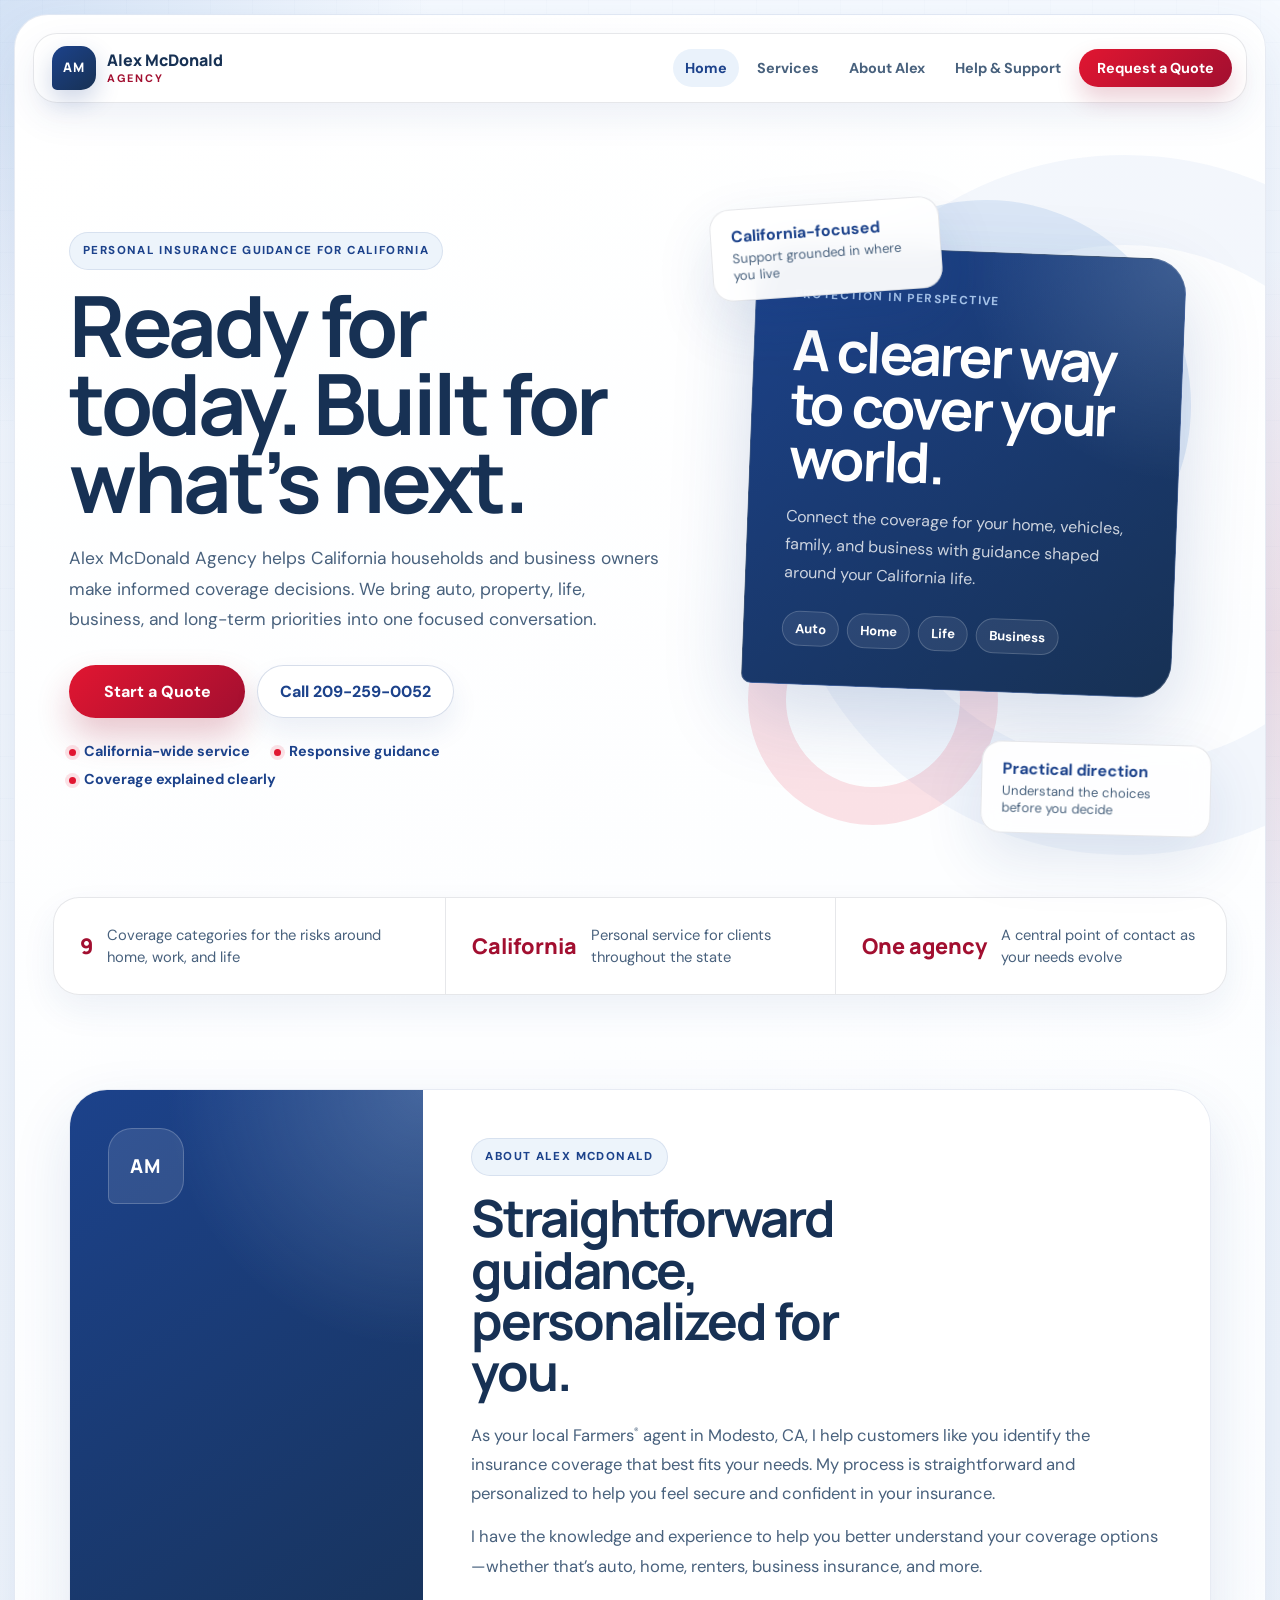
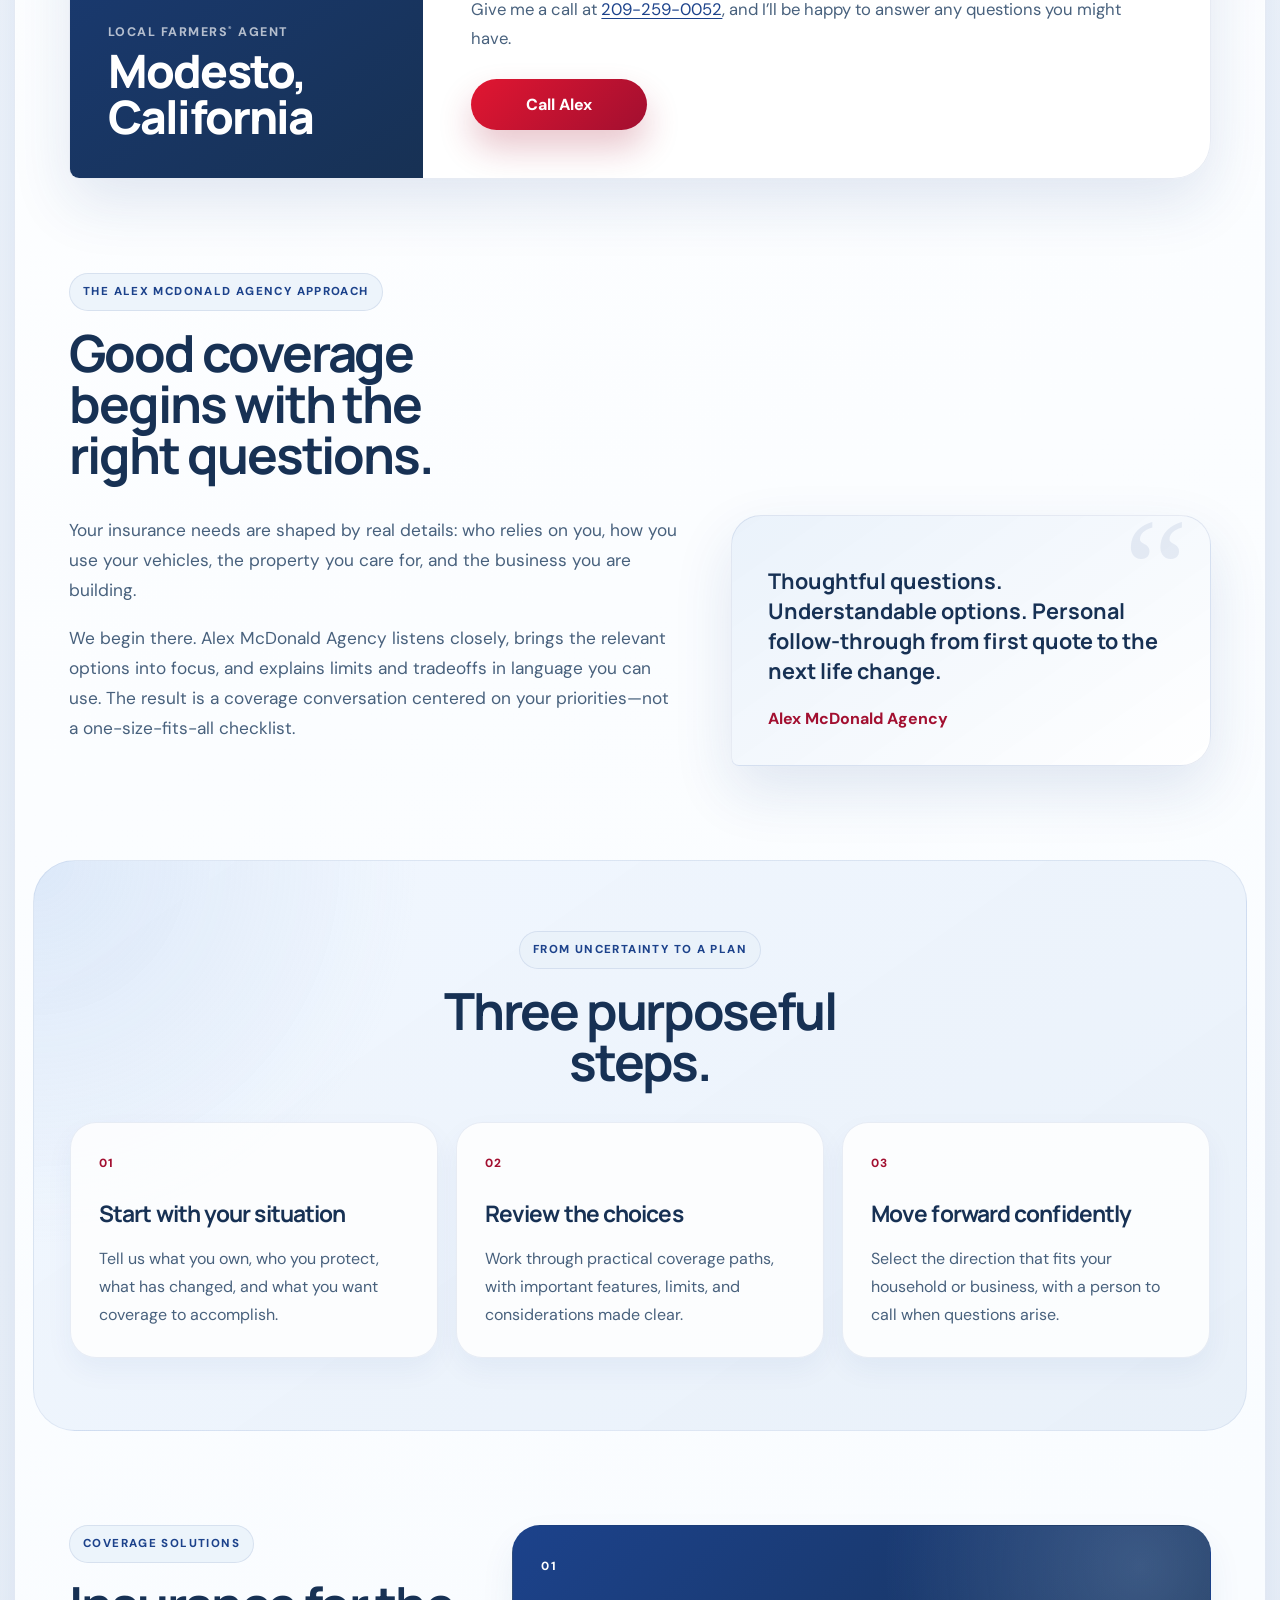
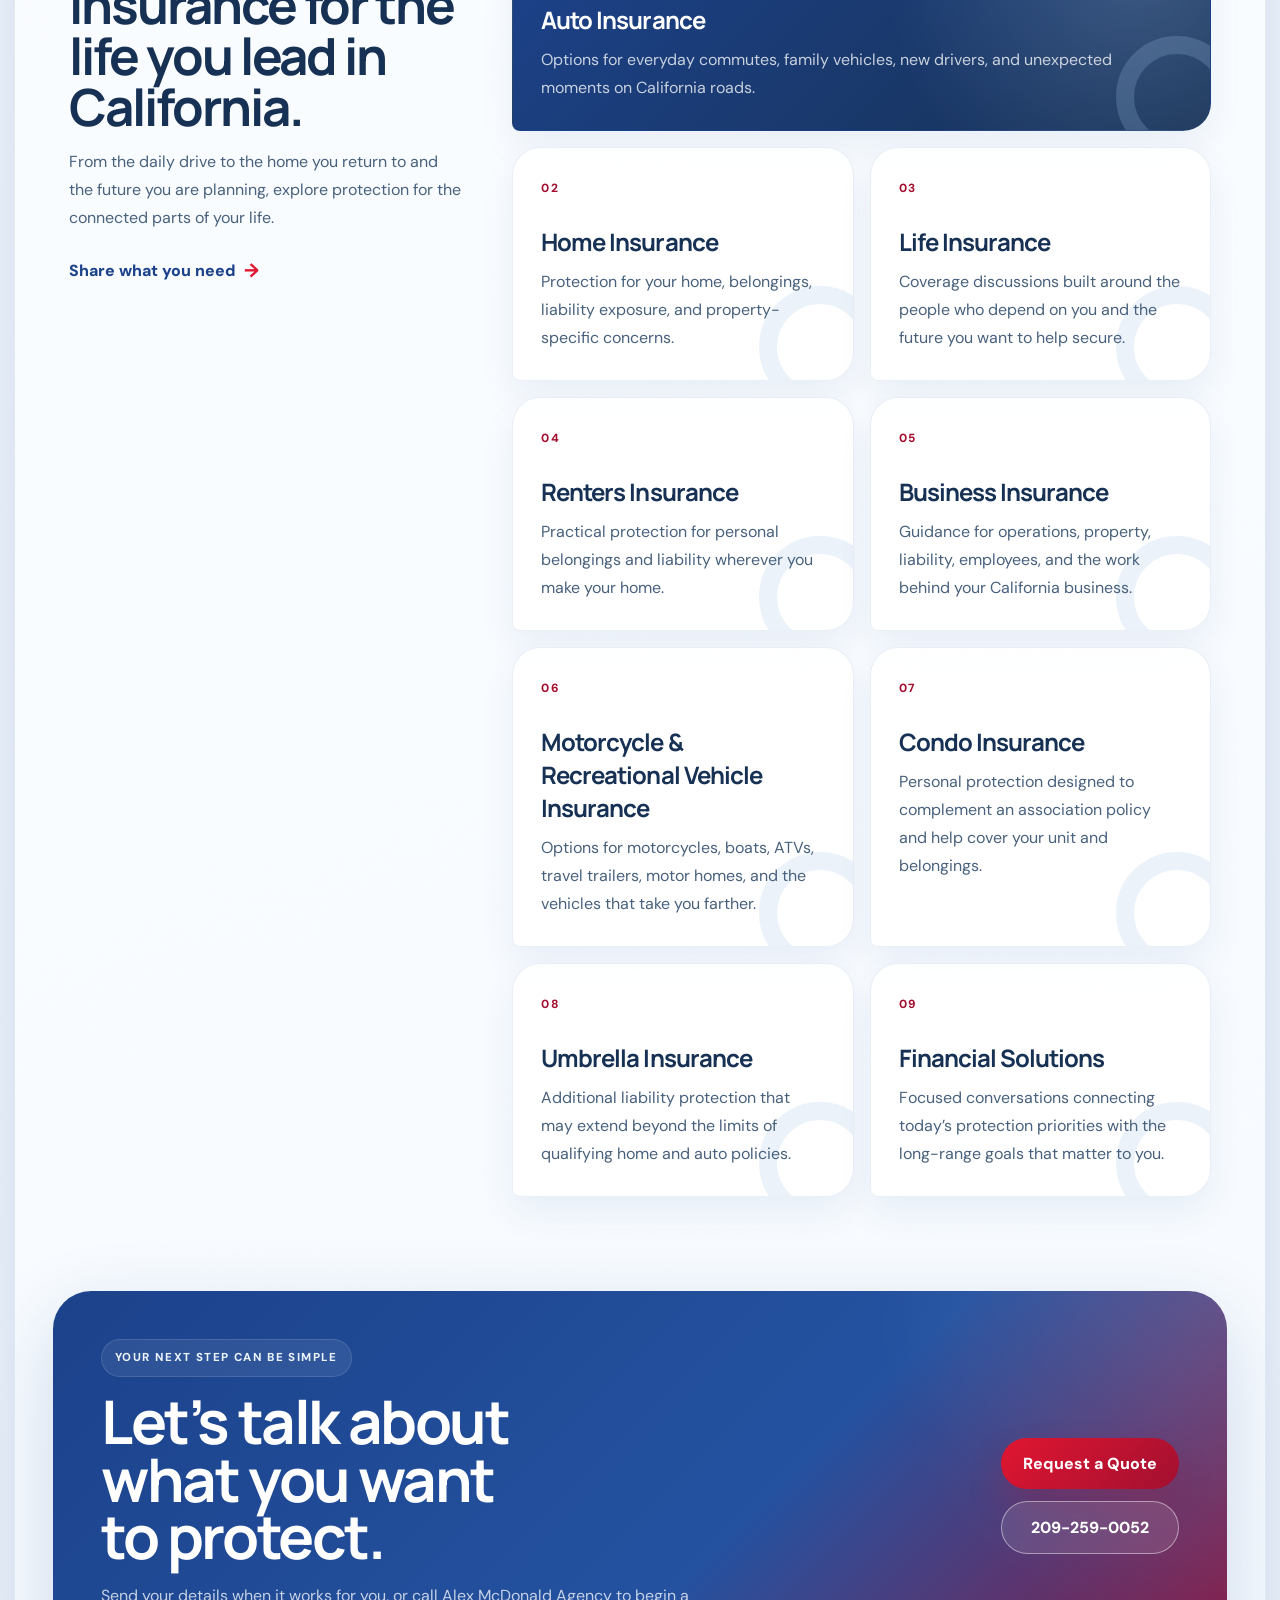
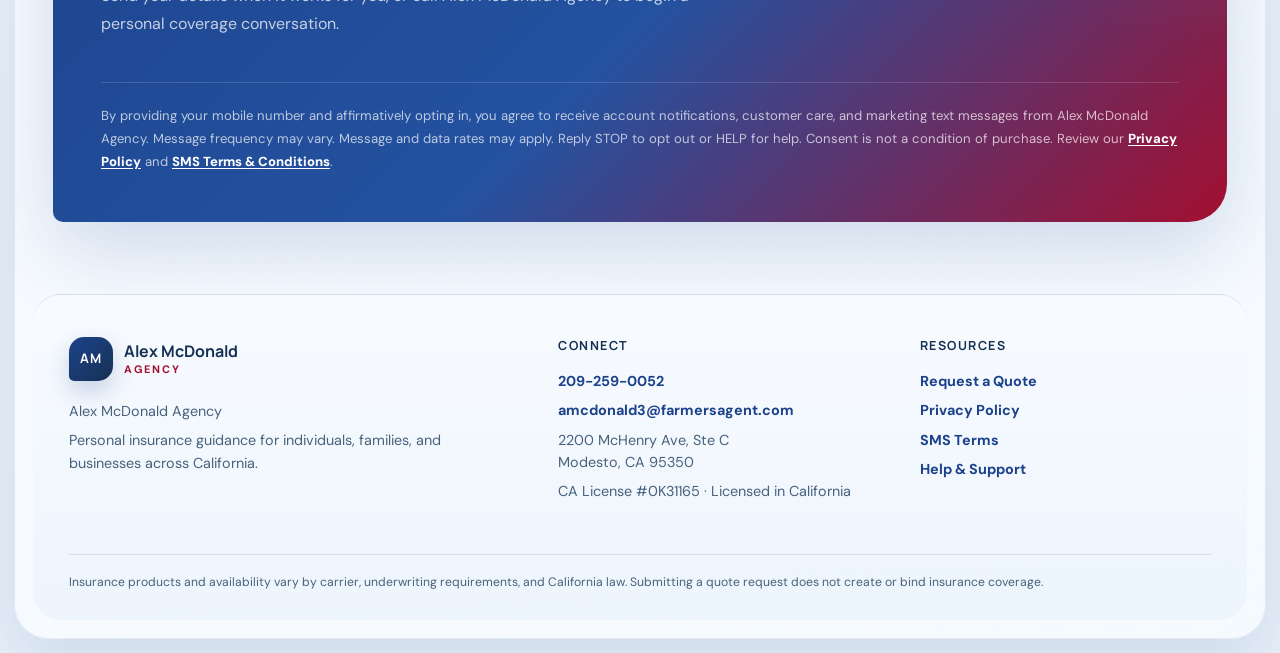
==== index.html @ 0203039a "Replace remaining Arizona licensing references with California" ====
<!DOCTYPE html>
<html lang="en">
<head>
  <meta charset="UTF-8">
  <meta name="viewport" content="width=device-width, initial-scale=1.0">
  <title>Alex McDonald Agency | Insurance Guidance Across California</title>
  <meta name="description" content="Alex McDonald is a local Farmers agent in Modesto, California, helping individuals, families, and business owners understand their insurance coverage options.">
  <meta name="robots" content="index, follow">
  <meta name="theme-color" content="#1c428b">
  <link rel="canonical" href="https://toddroeller.github.io/Alex/">
  <meta property="og:type" content="website">
  <meta property="og:site_name" content="Alex McDonald Agency">
  <meta property="og:title" content="Alex McDonald Agency | Insurance Guidance Across California">
  <meta property="og:description" content="Straightforward insurance guidance for California families, individuals, and business owners.">
  <meta property="og:url" content="https://toddroeller.github.io/Alex/">
  
  
  
  
  <meta name="twitter:card" content="summary_large_image">
  
  <link rel="preconnect" href="https://fonts.googleapis.com">
  <link rel="preconnect" href="https://fonts.gstatic.com" crossorigin>
  <link href="https://fonts.googleapis.com/css2?family=DM+Sans:wght@400;500;600;700&amp;family=Manrope:wght@600;700;800&amp;display=swap" rel="stylesheet">
  <link rel="stylesheet" href="styles.css">
  <script type="application/ld+json">
    {"@context":"https://schema.org","@type":"InsuranceAgency","name":"Alex McDonald Agency","telephone":"+1-209-259-0052","email":"amcdonald3@farmersagent.com","address":{"@type":"PostalAddress","addressLocality":"Modesto","addressRegion":"CA","streetAddress":"2200 McHenry Ave, Ste C","postalCode":"95350","addressCountry":"US"},"areaServed":{"@type":"State","name":"California"}}
  </script>
</head>
<body>
  <a class="skip-link" href="#main-content">Skip to main content</a>
  <div class="site-frame">
    <nav class="site-nav" aria-label="Primary navigation">
      <a class="brand" href="index.html" aria-label="Alex McDonald Agency home"><span class="brand-monogram" aria-hidden="true">AM</span><span>Alex McDonald <small>Agency</small></span></a>
      <div class="nav-links">
        <a href="index.html" class="active" aria-current="page">Home</a>
        <a href="#services">Services</a>
        <a href="#about">About Alex</a>
        <a href="help.html">Help &amp; Support</a>
        <a href="quote.html" class="nav-cta">Request a Quote</a>
      </div>
    </nav>

    <main id="main-content">
      <section class="hero">
        <div class="hero-copy">
          <p class="eyebrow">Personal insurance guidance for California</p>
          <h1>Ready for today. Built for what’s next.</h1>
          <p class="hero-lead">Alex McDonald Agency helps California households and business owners make informed coverage decisions. We bring auto, property, life, business, and long-term priorities into one focused conversation.</p>
          <div class="button-row">
            <a class="button button-primary" href="quote.html">Start a Quote</a>
            <a class="button button-secondary" href="tel:2092590052">Call 209-259-0052</a>
          </div>
          <ul class="trust-list" aria-label="Agency benefits">
            <li>California-wide service</li><li>Responsive guidance</li><li>Coverage explained clearly</li>
          </ul>
        </div>
        <div class="hero-visual" role="group" aria-label="Coverage highlights">
          <div class="hero-orbit orbit-one" aria-hidden="true"></div><div class="hero-orbit orbit-two" aria-hidden="true"></div>
          <article class="feature-panel">
            <p class="panel-kicker">Protection in perspective</p>
            <h2>A clearer way to cover your world.</h2>
            <p>Connect the coverage for your home, vehicles, family, and business with guidance shaped around your California life.</p>
            <div class="coverage-pills" role="group" aria-label="Popular coverage"><span>Auto</span><span>Home</span><span>Life</span><span>Business</span></div>
          </article>
          <div class="floating-note note-top"><strong>California-focused</strong><span>Support grounded in where you live</span></div>
          <div class="floating-note note-bottom"><strong>Practical direction</strong><span>Understand the choices before you decide</span></div>
        </div>
      </section>

      <section class="value-strip" aria-label="Agency value">
        <article><strong>9</strong><span>Coverage categories for the risks around home, work, and life</span></article>
        <article><strong>California</strong><span>Personal service for clients throughout the state</span></article>
        <article><strong>One agency</strong><span>A central point of contact as your needs evolve</span></article>
      </section>

      <section id="about" class="about-section section-space" aria-labelledby="about-title">
        <div class="about-card">
          <aside class="about-location" aria-label="Agency location">
            <span class="about-monogram" aria-hidden="true">AM</span>
            <p>Local Farmers<sup>®</sup> agent</p>
            <strong>Modesto, California</strong>
          </aside>
          <div class="about-copy">
            <p class="eyebrow">About Alex McDonald</p>
            <h2 id="about-title">Straightforward guidance, personalized for you.</h2>
            <p>As your local Farmers<sup>®</sup> agent in Modesto, CA, I help customers like you identify the insurance coverage that best fits your needs. My process is straightforward and personalized to help you feel secure and confident in your insurance.</p>
            <p>I have the knowledge and experience to help you better understand your coverage options—whether that’s auto, home, renters, business insurance, and more.</p>
            <p>Give me a call at <a href="tel:2092590052">209-259-0052</a>, and I’ll be happy to answer any questions you might have.</p>
            <a class="button button-primary" href="tel:2092590052">Call Alex</a>
          </div>
        </div>
      </section>

      <section id="approach" class="intro-section section-space">
        <div class="section-heading"><p class="eyebrow">The Alex McDonald Agency approach</p><h2>Good coverage begins with the right questions.</h2></div>
        <div class="intro-grid">
          <div class="intro-copy">
            <p>Your insurance needs are shaped by real details: who relies on you, how you use your vehicles, the property you care for, and the business you are building.</p>
            <p>We begin there. Alex McDonald Agency listens closely, brings the relevant options into focus, and explains limits and tradeoffs in language you can use. The result is a coverage conversation centered on your priorities—not a one-size-fits-all checklist.</p>
          </div>
          <aside class="quote-card"><span class="quote-mark" aria-hidden="true">“</span><p>Thoughtful questions. Understandable options. Personal follow-through from first quote to the next life change.</p><strong>Alex McDonald Agency</strong></aside>
        </div>
      </section>

      <section class="process-section section-space" aria-labelledby="process-title">
        <div class="section-heading centered"><p class="eyebrow">From uncertainty to a plan</p><h2 id="process-title">Three purposeful steps.</h2></div>
        <div class="process-grid">
          <article><span class="step-number">01</span><h3>Start with your situation</h3><p>Tell us what you own, who you protect, what has changed, and what you want coverage to accomplish.</p></article>
          <article><span class="step-number">02</span><h3>Review the choices</h3><p>Work through practical coverage paths, with important features, limits, and considerations made clear.</p></article>
          <article><span class="step-number">03</span><h3>Move forward confidently</h3><p>Select the direction that fits your household or business, with a person to call when questions arise.</p></article>
        </div>
      </section>

      <section id="services" class="services-section section-space">
        <div class="services-intro"><p class="eyebrow">Coverage solutions</p><h2>Insurance for the life you lead in California.</h2><p>From the daily drive to the home you return to and the future you are planning, explore protection for the connected parts of your life.</p><a class="text-link" href="quote.html">Share what you need <span aria-hidden="true">→</span></a></div>
        <div class="services-grid">
          <article class="service-card featured"><span class="service-index">01</span><h3>Auto Insurance</h3><p>Options for everyday commutes, family vehicles, new drivers, and unexpected moments on California roads.</p></article>
          <article class="service-card"><span class="service-index">02</span><h3>Home Insurance</h3><p>Protection for your home, belongings, liability exposure, and property-specific concerns.</p></article>
          <article class="service-card"><span class="service-index">03</span><h3>Life Insurance</h3><p>Coverage discussions built around the people who depend on you and the future you want to help secure.</p></article>
          <article class="service-card"><span class="service-index">04</span><h3>Renters Insurance</h3><p>Practical protection for personal belongings and liability wherever you make your home.</p></article>
          <article class="service-card"><span class="service-index">05</span><h3>Business Insurance</h3><p>Guidance for operations, property, liability, employees, and the work behind your California business.</p></article>
          <article class="service-card"><span class="service-index">06</span><h3>Motorcycle &amp; Recreational Vehicle Insurance</h3><p>Options for motorcycles, boats, ATVs, travel trailers, motor homes, and the vehicles that take you farther.</p></article>
          <article class="service-card"><span class="service-index">07</span><h3>Condo Insurance</h3><p>Personal protection designed to complement an association policy and help cover your unit and belongings.</p></article>
          <article class="service-card"><span class="service-index">08</span><h3>Umbrella Insurance</h3><p>Additional liability protection that may extend beyond the limits of qualifying home and auto policies.</p></article>
          <article class="service-card"><span class="service-index">09</span><h3>Financial Solutions</h3><p>Focused conversations connecting today’s protection priorities with the long-range goals that matter to you.</p></article>
        </div>
      </section>

      <section class="cta-section">
        <div><p class="eyebrow">Your next step can be simple</p><h2>Let’s talk about what you want to protect.</h2><p>Send your details when it works for you, or call Alex McDonald Agency to begin a personal coverage conversation.</p></div>
        <div class="cta-actions"><a class="button button-primary" href="quote.html">Request a Quote</a><a class="button button-ghost" href="tel:2092590052">209-259-0052</a></div>
        <p class="consent-note">By providing your mobile number and affirmatively opting in, you agree to receive account notifications, customer care, and marketing text messages from Alex McDonald Agency. Message frequency may vary. Message and data rates may apply. Reply STOP to opt out or HELP for help. Consent is not a condition of purchase. Review our <a href="privacy-policy.html">Privacy Policy</a> and <a href="sms-terms.html">SMS Terms &amp; Conditions</a>.</p>
      </section>
    </main>

    <footer class="site-footer">
      <div class="footer-brand"><a class="brand" href="index.html"><span class="brand-monogram" aria-hidden="true">AM</span><span>Alex McDonald <small>Agency</small></span></a><p>Alex McDonald Agency</p><p>Personal insurance guidance for individuals, families, and businesses across California.</p></div>
      <div><h2>Connect</h2><p><a href="tel:2092590052">209-259-0052</a></p><p><a href="mailto:amcdonald3@farmersagent.com">amcdonald3@farmersagent.com</a></p><p>2200 McHenry Ave, Ste C<br>Modesto, CA 95350</p><p>CA License #0K31165 · Licensed in California</p></div>
      <div><h2>Resources</h2><p><a href="quote.html">Request a Quote</a></p><p><a href="privacy-policy.html">Privacy Policy</a></p><p><a href="sms-terms.html">SMS Terms</a></p><p><a href="help.html">Help &amp; Support</a></p></div>
      <p class="footer-fineprint">Insurance products and availability vary by carrier, underwriting requirements, and California law. Submitting a quote request does not create or bind insurance coverage.</p>
    </footer>
  </div>
</body>
</html>
---- styles.css ----
:root {
  --ink: #173154;
  --muted: #48617d;
  --forest: #1c428b;
  --forest-dark: #173154;
  --mint: #a6c3e9;
  --mint-pale: #eaf2fb;
  --cream: #eef4fb;
  --paper: #ffffff;
  --coral: #e11631;
  --coral-dark: #a20f30;
  --gold: #a6c3e9;
  --line: rgba(53, 57, 80, 0.12);
  --shadow-soft: 0 24px 60px rgba(28, 66, 139, 0.12);
  --shadow-deep: 0 28px 80px rgba(28, 66, 139, 0.18);
}

* { box-sizing: border-box; }
html { scroll-behavior: smooth; }
body {
  margin: 0;
  color: var(--ink);
  font-family: "DM Sans", Arial, sans-serif;
  background:
    radial-gradient(circle at 0% 0%, rgba(166, 195, 233, 0.42), transparent 27rem),
    radial-gradient(circle at 100% 12%, rgba(225, 22, 49, 0.1), transparent 25rem),
    linear-gradient(180deg, #f6faff 0%, #eef4fb 52%, #e8f0f9 100%);
}
body::before {
  content: "";
  position: fixed;
  inset: 0;
  z-index: -1;
  pointer-events: none;
  opacity: 0.35;
  background-image:
    linear-gradient(rgba(28, 66, 139, 0.04) 1px, transparent 1px),
    linear-gradient(90deg, rgba(28, 66, 139, 0.04) 1px, transparent 1px);
  background-size: 42px 42px;
}
a { color: var(--forest); text-underline-offset: 0.18em; }
a:focus-visible, iframe:focus-visible { outline: 3px solid var(--gold); outline-offset: 4px; }
.skip-link {
  position: fixed; top: 12px; left: 12px; z-index: 100;
  padding: 12px 18px; border-radius: 999px; color: white;
  background: var(--forest-dark); font-weight: 800; text-decoration: none;
  transform: translateY(-180%);
}
.skip-link:focus { transform: translateY(0); }
.site-frame {
  position: relative; width: min(1380px, calc(100% - 28px)); min-height: calc(100vh - 28px);
  margin: 14px auto; padding: 18px; overflow: hidden;
  border: 1px solid rgba(28, 66, 139, 0.1); border-radius: 34px;
  background: linear-gradient(160deg, rgba(255,255,255,.98), rgba(245,250,255,.98));
  box-shadow: var(--shadow-soft);
}
.site-frame::after {
  content: ""; position: absolute; top: 140px; right: -210px;
  width: 520px; height: 520px; border: 90px solid rgba(166,195,233,.13);
  border-radius: 50%; pointer-events: none;
}
.site-nav, main, .site-footer { position: relative; z-index: 1; }
.site-nav {
  display: flex; align-items: center; justify-content: space-between; gap: 24px;
  padding: 12px 14px 12px 18px; border: 1px solid var(--line); border-radius: 24px;
  background: rgba(255,255,255,.9); box-shadow: 0 14px 36px rgba(28,66,139,.08);
  backdrop-filter: blur(18px);
}
.brand {
  display: inline-flex; align-items: center; gap: 11px; color: var(--ink);
  font-family: "Manrope", Arial, sans-serif; font-weight: 800; line-height: 1.05; text-decoration: none;
}
.brand small {
  display: block; margin-top: 4px; color: var(--coral-dark); font: 700 .68rem/1 "DM Sans", Arial, sans-serif;
  letter-spacing: .16em; text-transform: uppercase;
}
.brand-monogram {
  display: grid; width: 44px; height: 44px; place-items: center; flex: 0 0 auto;
  border-radius: 15px 15px 15px 5px; color: white;
  background: linear-gradient(140deg, var(--forest), var(--forest-dark));
  box-shadow: 0 10px 24px rgba(28,66,139,.22); font-size: .82rem; letter-spacing: .04em;
}
.nav-links { display: flex; align-items: center; justify-content: flex-end; flex-wrap: wrap; gap: 6px; }
.nav-links a {
  padding: 10px 12px; border-radius: 999px; color: var(--muted);
  font-size: .9rem; font-weight: 700; text-decoration: none;
}
.nav-links a:hover, .nav-links a.active { color: var(--forest); background: var(--mint-pale); }
.nav-links a.nav-cta {
  padding-inline: 18px; color: white; background: linear-gradient(135deg, var(--coral), var(--coral-dark));
  box-shadow: 0 12px 24px rgba(162,15,48,.2);
}
.nav-links a.nav-cta:hover, .nav-links a.nav-cta.active {
  color: white; background: linear-gradient(135deg, #c8132d, #a20f30);
}
h1, h2, h3 { margin-top: 0; font-family: "Manrope", Arial, sans-serif; letter-spacing: -.04em; }
p { color: var(--muted); line-height: 1.75; }
.eyebrow {
  display: inline-flex; width: fit-content; margin: 0 0 16px; padding: 8px 13px;
  border: 1px solid rgba(28,66,139,.1); border-radius: 999px; color: var(--forest);
  background: rgba(234,242,251,.82); font-size: .72rem; font-weight: 800;
  letter-spacing: .12em; text-transform: uppercase;
}
.hero {
  display: grid; grid-template-columns: minmax(0,1.08fr) minmax(390px,.92fr);
  gap: 48px; align-items: center; min-height: 690px; padding: 82px 36px 62px;
}
.hero h1 { max-width: 10.5ch; margin-bottom: 24px; font-size: clamp(3.5rem,6.6vw,6.6rem); line-height: .92; }
.hero-lead { max-width: 680px; margin: 0; font-size: 1.09rem; }
.button-row, .cta-actions { display: flex; flex-wrap: wrap; gap: 12px; margin-top: 30px; }
.button {
  display: inline-flex; min-width: 176px; align-items: center; justify-content: center;
  padding: 15px 22px; border-radius: 999px; font-weight: 800; text-decoration: none;
  transition: transform 180ms ease, box-shadow 180ms ease;
}
.button:hover { transform: translateY(-2px); }
.button-primary { color: white; background: linear-gradient(135deg,var(--coral),var(--coral-dark)); box-shadow: 0 18px 34px rgba(162,15,48,.24); }
.button-secondary { color: var(--forest); border: 1px solid rgba(28,66,139,.18); background: rgba(255,255,255,.96); box-shadow: 0 14px 28px rgba(28,66,139,.08); }
.button-ghost { color: white; border: 1px solid rgba(255,255,255,.45); background: rgba(255,255,255,.1); }
.trust-list { display: flex; flex-wrap: wrap; gap: 10px 24px; margin: 24px 0 0; padding: 0; color: var(--forest); list-style: none; font-size: .9rem; font-weight: 700; }
.trust-list li::before { content: ""; display: inline-block; width: 7px; height: 7px; margin-right: 8px; border-radius: 50%; background: var(--coral); box-shadow: 0 0 0 4px rgba(225,22,49,.12); }
.hero-visual { position: relative; min-height: 650px; }
.hero-orbit { position: absolute; border-radius: 50%; pointer-events: none; }
.orbit-one { top: 15px; right: 20px; width: 410px; height: 410px; border: 70px solid rgba(166,195,233,.32); }
.orbit-two { bottom: 10px; left: 40px; width: 250px; height: 250px; border: 38px solid rgba(225,22,49,.12); }
.feature-panel {
  position: absolute; top: 66px; right: 32px; width: min(100%,430px); padding: 38px;
  transform: rotate(2.2deg); border: 1px solid rgba(255,255,255,.18);
  border-radius: 36px 36px 36px 10px; color: white;
  background: radial-gradient(circle at top right,rgba(166,195,233,.26),transparent 36%), linear-gradient(145deg,var(--forest),var(--forest-dark));
  box-shadow: var(--shadow-deep);
}
.feature-panel h2 { max-width: 9ch; margin-bottom: 18px; font-size: clamp(2.5rem,4.4vw,4.3rem); line-height: .96; }
.feature-panel p { color: rgba(255,255,255,.78); }
.panel-kicker { margin: 0 0 18px; color: var(--mint) !important; font-size: .74rem; font-weight: 800; letter-spacing: .12em; text-transform: uppercase; }
.coverage-pills { display: flex; flex-wrap: wrap; gap: 8px; margin-top: 24px; }
.coverage-pills span { padding: 8px 12px; border: 1px solid rgba(255,255,255,.18); border-radius: 999px; background: rgba(255,255,255,.08); font-size: .82rem; font-weight: 700; }
.floating-note { position: absolute; display: flex; flex-direction: column; max-width: 230px; padding: 16px 20px; border: 1px solid var(--line); border-radius: 20px; background: rgba(255,255,255,.94); box-shadow: var(--shadow-soft); backdrop-filter: blur(14px); }
.floating-note strong { margin-bottom: 3px; color: var(--forest); }
.floating-note span { color: var(--muted); font-size: .82rem; }
.note-top { top: 18px; left: 3px; transform: rotate(-4deg); }
.note-bottom { right: 0; bottom: 0; transform: rotate(1.5deg); }
.value-strip { display: grid; grid-template-columns: repeat(3,minmax(0,1fr)); margin: 0 20px; overflow: hidden; border: 1px solid var(--line); border-radius: 26px; background: rgba(255,255,255,.82); box-shadow: 0 15px 35px rgba(28,66,139,.07); }
.value-strip article { display: grid; grid-template-columns: auto 1fr; gap: 14px; align-items: center; padding: 26px; }
.value-strip article + article { border-left: 1px solid var(--line); }
.value-strip strong { color: var(--coral-dark); font: 800 1.35rem/1 "Manrope",Arial,sans-serif; }
.value-strip span { color: var(--muted); font-size: .92rem; line-height: 1.5; }
.section-space { margin-top: 94px; }
.about-section, .intro-section, .process-section, .services-section, .quote-layout, .support-grid { padding-inline: 36px; }
.about-card { display: grid; grid-template-columns: minmax(250px,.62fr) minmax(0,1.38fr); overflow: hidden; border: 1px solid rgba(28,66,139,.1); border-radius: 38px 38px 38px 10px; background: rgba(255,255,255,.9); box-shadow: var(--shadow-soft); }
.about-location { display: flex; min-height: 390px; flex-direction: column; justify-content: flex-end; padding: 38px; color: white; background: radial-gradient(circle at top right,rgba(166,195,233,.3),transparent 16rem), linear-gradient(145deg,var(--forest),var(--forest-dark)); }
.about-monogram { display: grid; width: 76px; height: 76px; margin-bottom: auto; place-items: center; border: 1px solid rgba(255,255,255,.2); border-radius: 24px 24px 24px 7px; background: rgba(255,255,255,.1); font: 800 1.2rem/1 "Manrope",Arial,sans-serif; letter-spacing: .06em; }
.about-location p { margin: 0 0 4px; color: rgba(255,255,255,.68); font-size: .78rem; font-weight: 800; letter-spacing: .12em; text-transform: uppercase; }
.about-location strong { font: 800 clamp(2rem,3.6vw,3.4rem)/1 "Manrope",Arial,sans-serif; letter-spacing: -.04em; }
.about-copy { padding: 48px; }
.about-copy h2 { max-width: 12ch; margin-bottom: 24px; font-size: clamp(2.5rem,4vw,4.2rem); line-height: 1; }
.about-copy p:not(.eyebrow) { max-width: 720px; margin: 0 0 14px; font-size: 1.04rem; }
.about-copy .button { margin-top: 12px; }
sup { font-size: .55em; line-height: 0; }
.section-heading { margin-bottom: 34px; }
.section-heading h2, .services-intro h2, .quote-prep h2, .support-card h2 { max-width: 13ch; margin-bottom: 0; font-size: clamp(2.3rem,4vw,4rem); line-height: 1; }
.centered { text-align: center; }
.centered .eyebrow, .centered h2 { margin-inline: auto; }
.intro-grid { display: grid; grid-template-columns: minmax(0,1.12fr) minmax(300px,.88fr); gap: 50px; align-items: start; }
.intro-copy { max-width: 730px; }
.intro-copy p { margin-top: 0; font-size: 1.08rem; }
.quote-card { position: relative; padding: 36px; overflow: hidden; border: 1px solid rgba(28,66,139,.1); border-radius: 30px 30px 30px 8px; background: linear-gradient(145deg,var(--mint-pale),rgba(255,255,255,.95)); box-shadow: var(--shadow-soft); }
.quote-card p { position: relative; margin-top: 14px; color: var(--ink); font: 700 1.35rem/1.4 "Manrope",Arial,sans-serif; }
.quote-card strong { color: var(--coral-dark); }
.quote-mark { position: absolute; top: -18px; right: 22px; color: rgba(28,66,139,.09); font: 9rem/1 Georgia,serif; }
.process-section { padding-top: 70px; padding-bottom: 72px; border: 1px solid rgba(28,66,139,.08); border-radius: 42px; background: radial-gradient(circle at top left,rgba(166,195,233,.28),transparent 24rem), linear-gradient(145deg,rgba(241,247,255,.96),rgba(232,240,249,.98)); }
.process-grid { display: grid; grid-template-columns: repeat(3,minmax(0,1fr)); gap: 18px; }
.process-grid article { padding: 28px; border: 1px solid rgba(28,66,139,.09); border-radius: 26px; background: rgba(255,255,255,.82); box-shadow: 0 12px 28px rgba(28,66,139,.05); }
.step-number, .service-index, .support-label { color: var(--coral-dark); font-size: .74rem; font-weight: 800; letter-spacing: .12em; text-transform: uppercase; }
.process-grid h3 { margin: 26px 0 10px; font-size: 1.42rem; }
.process-grid p { margin-bottom: 0; }
.services-section { display: grid; grid-template-columns: minmax(270px,.72fr) minmax(0,1.28fr); gap: 50px; align-items: start; }
.services-intro { position: sticky; top: 28px; }
.services-intro p { max-width: 40ch; }
.text-link { display: inline-flex; gap: 8px; align-items: center; margin-top: 10px; color: var(--forest); font-weight: 800; text-decoration: none; }
.text-link span { color: var(--coral); font-size: 1.2rem; transition: transform 180ms ease; }
.text-link:hover span { transform: translateX(4px); }
.services-grid { display: grid; grid-template-columns: repeat(2,minmax(0,1fr)); gap: 16px; }
.service-card { position: relative; min-height: 225px; padding: 28px; overflow: hidden; border: 1px solid rgba(28,66,139,.09); border-radius: 28px 28px 28px 8px; background: rgba(255,255,255,.9); box-shadow: 0 16px 35px rgba(28,66,139,.07); transition: transform 180ms ease, box-shadow 180ms ease, border-color 180ms ease; }
.service-card:hover { transform: translateY(-3px); border-color: rgba(28,66,139,.18); box-shadow: 0 22px 44px rgba(28,66,139,.11); }
.service-card::after { content: ""; position: absolute; right: -28px; bottom: -28px; width: 86px; height: 86px; border: 18px solid rgba(166,195,233,.22); border-radius: 50%; }
.service-card.featured { grid-column: 1 / -1; min-height: auto; color: white; background: radial-gradient(circle at 90% 20%,rgba(166,195,233,.25),transparent 16rem), linear-gradient(135deg,var(--forest),var(--forest-dark)); }
.service-card.featured .service-index, .service-card.featured h3 { color: white; }
.service-card.featured p { color: rgba(255,255,255,.76); }
.service-card h3 { margin: 28px 0 10px; font-size: 1.5rem; }
.service-card p { position: relative; z-index: 1; margin: 0; }
.cta-section { display: grid; grid-template-columns: minmax(0,1fr) auto; gap: 28px 54px; align-items: center; margin: 94px 20px 30px; padding: 48px; border-radius: 38px 38px 38px 10px; color: white; background: radial-gradient(circle at top right,rgba(255,255,255,.12),transparent 22rem), linear-gradient(135deg,var(--forest) 0%,#2452a0 54%,var(--coral-dark) 100%); box-shadow: var(--shadow-deep); }
.cta-section .eyebrow { color: var(--mint-pale); border-color: rgba(255,255,255,.12); background: rgba(255,255,255,.08); }
.cta-section h2 { max-width: 11ch; margin-bottom: 12px; font-size: clamp(2.7rem,4.7vw,5rem); line-height: .96; }
.cta-section p, .cta-section a { color: white; }
.cta-section > div:first-child p:last-child { max-width: 620px; color: rgba(255,255,255,.74); }
.cta-actions { flex-direction: column; margin-top: 0; }
.consent-note { grid-column: 1 / -1; margin: 0; padding-top: 22px; border-top: 1px solid rgba(255,255,255,.15); color: rgba(255,255,255,.7) !important; font-size: .82rem; }
.consent-note a { font-weight: 800; }
.interior-hero { display: grid; grid-template-columns: minmax(0,1fr) 330px; gap: 54px; align-items: center; padding: 84px 58px 64px; }
.interior-hero h1 { max-width: 12ch; margin-bottom: 20px; font-size: clamp(3rem,5.8vw,6rem); line-height: .95; }
.interior-hero > div > p:last-child { max-width: 700px; font-size: 1.06rem; }
.interior-callout { padding: 30px; border: 1px solid rgba(28,66,139,.1); border-radius: 30px 30px 30px 8px; background: linear-gradient(145deg,var(--mint-pale),var(--paper)); box-shadow: var(--shadow-soft); }
.callout-number { display: grid; width: 58px; height: 58px; margin-bottom: 28px; place-items: center; border-radius: 18px 18px 18px 5px; color: white; background: var(--forest); font: 800 1rem/1 "Manrope",Arial,sans-serif; }
.interior-callout strong { font: 800 1.35rem/1.2 "Manrope",Arial,sans-serif; }
.interior-callout p { margin-bottom: 0; }
.quote-layout { display: grid; grid-template-columns: 310px minmax(0,1fr); gap: 28px; align-items: start; padding-bottom: 24px; }
.quote-prep { position: sticky; top: 28px; padding: 30px; border: 1px solid var(--line); border-radius: 28px; background: rgba(255,255,255,.85); box-shadow: var(--shadow-soft); }
.quote-prep h2 { font-size: 2rem; }
.quote-prep a, .form-fallback a, .form-disclosure a { font-weight: 700; }
.check-list { margin: 24px 0; padding: 0; list-style: none; }
.check-list li { position: relative; margin: 12px 0; padding-left: 30px; color: var(--muted); line-height: 1.55; }
.check-list li::before { content: "✓"; position: absolute; left: 0; top: 1px; display: grid; width: 20px; height: 20px; place-items: center; border-radius: 50%; color: white; background: var(--forest); font-size: .72rem; font-weight: 800; }
.form-panel { overflow: hidden; border: 1px solid var(--line); border-radius: 30px; background: var(--paper); box-shadow: var(--shadow-deep); }
.form-panel iframe { display: block; width: 100%; height: 3150px; border: 0; }
.form-fallback { margin: 0; padding: 14px 20px 20px; text-align: center; font-size: .85rem; }
.form-disclosure { grid-column: 1 / -1; max-width: 900px; margin: 12px auto 0; text-align: center; font-size: .82rem; }
.policy-layout { position: relative; max-width: 980px; margin: 82px auto 20px; padding: 50px 58px; overflow: hidden; border: 1px solid var(--line); border-radius: 38px 38px 38px 10px; background: rgba(255,255,255,.9); box-shadow: var(--shadow-soft); }
.policy-layout::before { content: ""; position: absolute; top: 0; right: 0; left: 0; height: 7px; background: linear-gradient(90deg,var(--forest),var(--mint),var(--gold),var(--coral)); }
.policy-header { margin-bottom: 34px; padding-bottom: 28px; border-bottom: 1px solid var(--line); }
.policy-header h1 { margin-bottom: 14px; font-size: clamp(3rem,5vw,5.2rem); line-height: .98; }
.policy-header p:last-child { margin-bottom: 0; }
.policy-layout h2 { margin: 38px 0 10px; color: var(--forest-dark); font-size: 1.55rem; letter-spacing: -.025em; }
.policy-layout p, .policy-layout li { color: var(--muted); line-height: 1.78; }
.policy-layout ul { padding-left: 22px; }
.policy-layout a { font-weight: 700; }
.policy-highlight { padding: 22px; border-left: 5px solid var(--coral); border-radius: 0 18px 18px 0; background: var(--mint-pale); }
.support-grid { display: grid; grid-template-columns: repeat(2,minmax(0,1fr)); gap: 18px; padding-bottom: 24px; }
.support-card { padding: 34px; border: 1px solid var(--line); border-radius: 30px 30px 30px 8px; background: rgba(255,255,255,.88); box-shadow: var(--shadow-soft); }
.support-card h2 { margin-top: 18px; font-size: 2rem; }
.support-card a { font-weight: 700; }
.primary-support { grid-row: span 2; color: white; background: radial-gradient(circle at top right,rgba(166,195,233,.22),transparent 18rem), linear-gradient(145deg,var(--forest),var(--forest-dark)); }
.primary-support h2 { color: white; font-size: clamp(2.4rem,4vw,3.8rem); }
.primary-support p, .primary-support dt, .primary-support dd, .primary-support a { color: white; }
.primary-support .eyebrow { color: var(--mint-pale); border-color: rgba(255,255,255,.12); background: rgba(255,255,255,.08); }
.contact-list { margin: 28px 0 34px; }
.contact-list div { padding: 16px 0; border-bottom: 1px solid rgba(255,255,255,.14); }
.contact-list dt { margin-bottom: 5px; color: rgba(255,255,255,.58); font-size: .73rem; font-weight: 800; letter-spacing: .12em; text-transform: uppercase; }
.contact-list dd { margin: 0; font-size: 1.05rem; overflow-wrap: anywhere; }
.site-footer { display: grid; grid-template-columns: 1.25fr .9fr .8fr; gap: 34px; margin-top: 72px; padding: 42px 36px 22px; border-top: 1px solid var(--line); border-radius: 28px; background: linear-gradient(180deg,rgba(248,251,255,.72),rgba(233,242,251,.72)); }
.site-footer h2 { margin-bottom: 16px; color: var(--forest-dark); font-size: .78rem; letter-spacing: .12em; text-transform: uppercase; }
.site-footer p { margin: 7px 0; font-size: .9rem; line-height: 1.55; }
.site-footer a { font-weight: 700; text-decoration: none; overflow-wrap: anywhere; }
.site-footer a:hover { text-decoration: underline; }
.footer-brand > p { max-width: 410px; }
.footer-brand .brand { margin-bottom: 12px; }
.footer-fineprint { grid-column: 1 / -1; margin-top: 10px !important; padding-top: 18px; border-top: 1px solid var(--line); font-size: .76rem !important; }

@media (max-width: 1050px) {
  .site-nav { align-items: flex-start; }
  .hero, .services-section, .interior-hero, .quote-layout { grid-template-columns: 1fr; }
  .hero { padding-top: 64px; }
  .hero h1 { max-width: 12ch; }
  .hero-visual { width: min(100%,650px); margin: 0 auto; }
  .services-intro, .quote-prep { position: static; }
  .services-intro p { max-width: 680px; }
  .interior-callout { max-width: 520px; }
  .quote-prep { display: grid; grid-template-columns: 1fr 1fr; gap: 10px 30px; }
  .quote-prep .eyebrow, .quote-prep h2 { grid-column: 1 / -1; }
  .form-disclosure { grid-column: auto; }
}
@media (max-width: 820px) {
  .site-nav { align-items: stretch; flex-direction: column; }
  .nav-links { justify-content: flex-start; }
  .value-strip, .about-card, .intro-grid, .process-grid, .services-grid, .support-grid, .site-footer { grid-template-columns: 1fr; }
  .about-location { min-height: 310px; }
  .value-strip article + article { border-top: 1px solid var(--line); border-left: 0; }
  .service-card.featured, .primary-support, .footer-fineprint { grid-column: auto; grid-row: auto; }
  .cta-section { grid-template-columns: 1fr; }
  .cta-actions { align-items: flex-start; }
  .consent-note { grid-column: auto; }
}
@media (max-width: 620px) {
  .site-frame { width: calc(100% - 10px); margin: 5px auto; padding: 9px; border-radius: 22px; }
  .site-nav { padding: 12px; border-radius: 18px; }
  .nav-links { display: grid; grid-template-columns: repeat(2,minmax(0,1fr)); }
  .nav-links a { padding: 9px 10px; font-size: .82rem; }
  .hero, .interior-hero { padding: 48px 14px 40px; }
  .hero h1 { font-size: clamp(2.8rem,13.5vw,4rem); }
  .hero-visual { min-height: auto; }
  .hero-orbit { display: none; }
  .feature-panel, .floating-note { position: relative; inset: auto; width: 100%; max-width: none; margin-bottom: 14px; transform: none; }
  .feature-panel { padding: 30px; }
  .value-strip { margin-inline: 6px; }
  .about-section, .intro-section, .process-section, .services-section, .quote-layout, .support-grid { padding-inline: 14px; }
  .about-location, .about-copy { padding: 30px 25px; }
  .process-section { padding-top: 52px; padding-bottom: 52px; border-radius: 28px; }
  .section-space { margin-top: 72px; }
  .quote-card, .service-card, .support-card, .quote-prep { padding: 25px; }
  .cta-section { margin: 72px 6px 20px; padding: 32px 24px; border-radius: 30px 30px 30px 8px; }
  .interior-hero { gap: 26px; }
  .interior-hero h1 { font-size: clamp(3rem,14vw,4.8rem); }
  .quote-prep { display: block; }
  .form-panel iframe { height: 3800px; }
  .policy-layout { margin-top: 54px; padding: 36px 22px; border-radius: 28px 28px 28px 8px; }
  .policy-header h1 { font-size: 3rem; }
  .site-footer { margin-top: 54px; padding: 34px 20px 18px; }
}
@media (prefers-reduced-motion: reduce) {
  html { scroll-behavior: auto; }
  .button, .text-link span, .service-card { transition: none; }
  .service-card:hover { transform: none; }
}
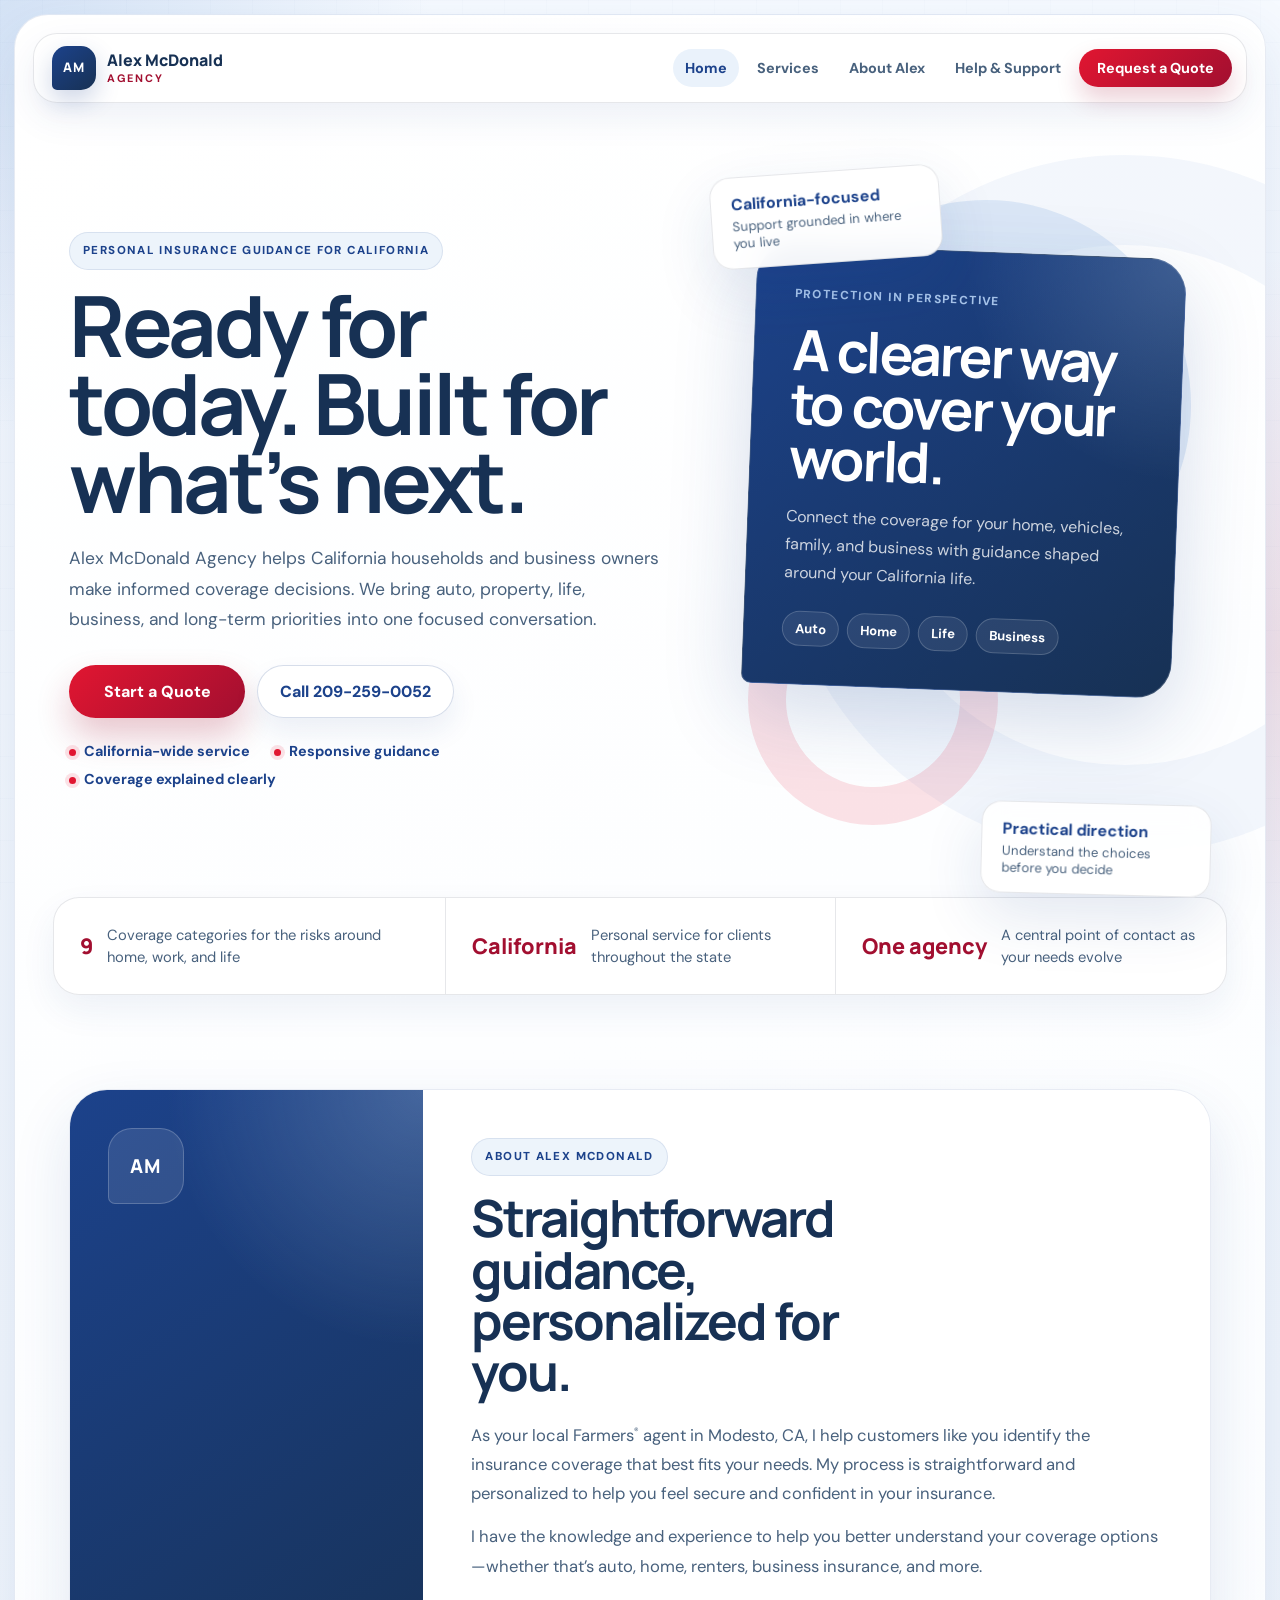
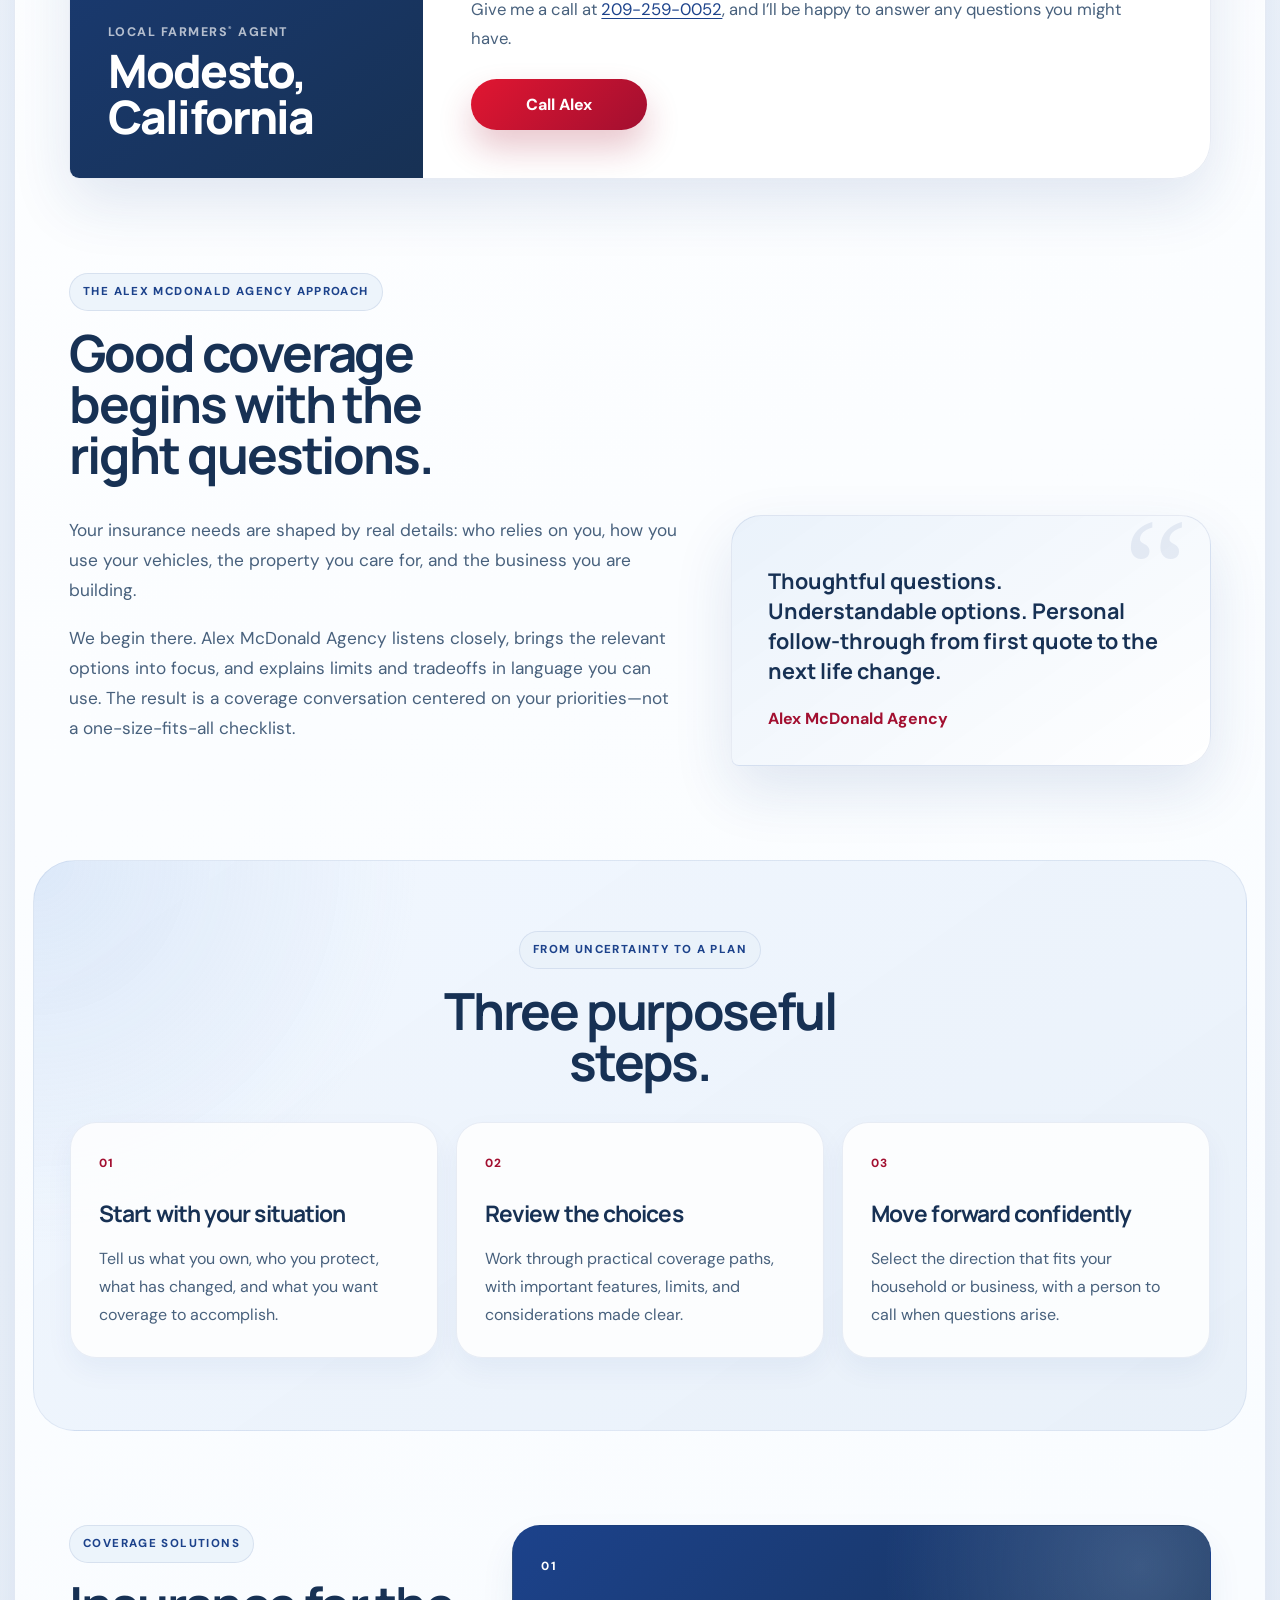
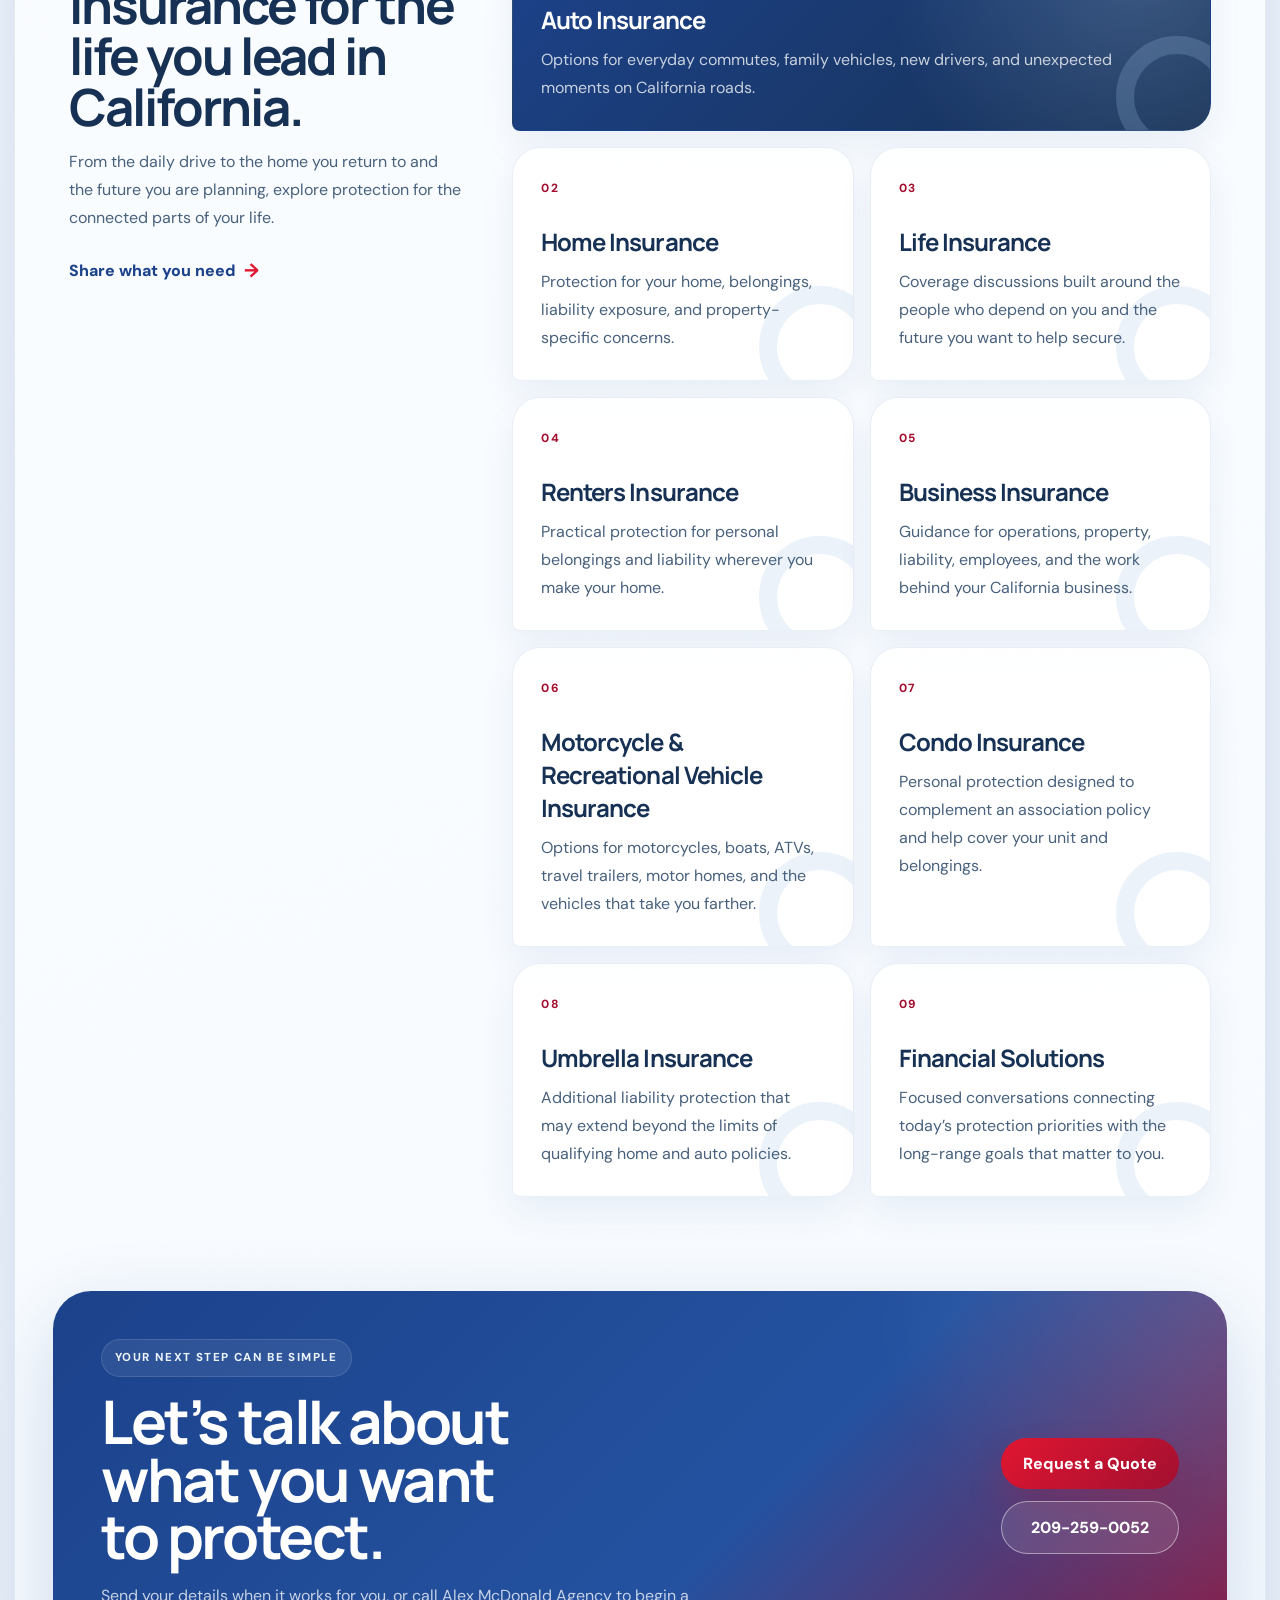
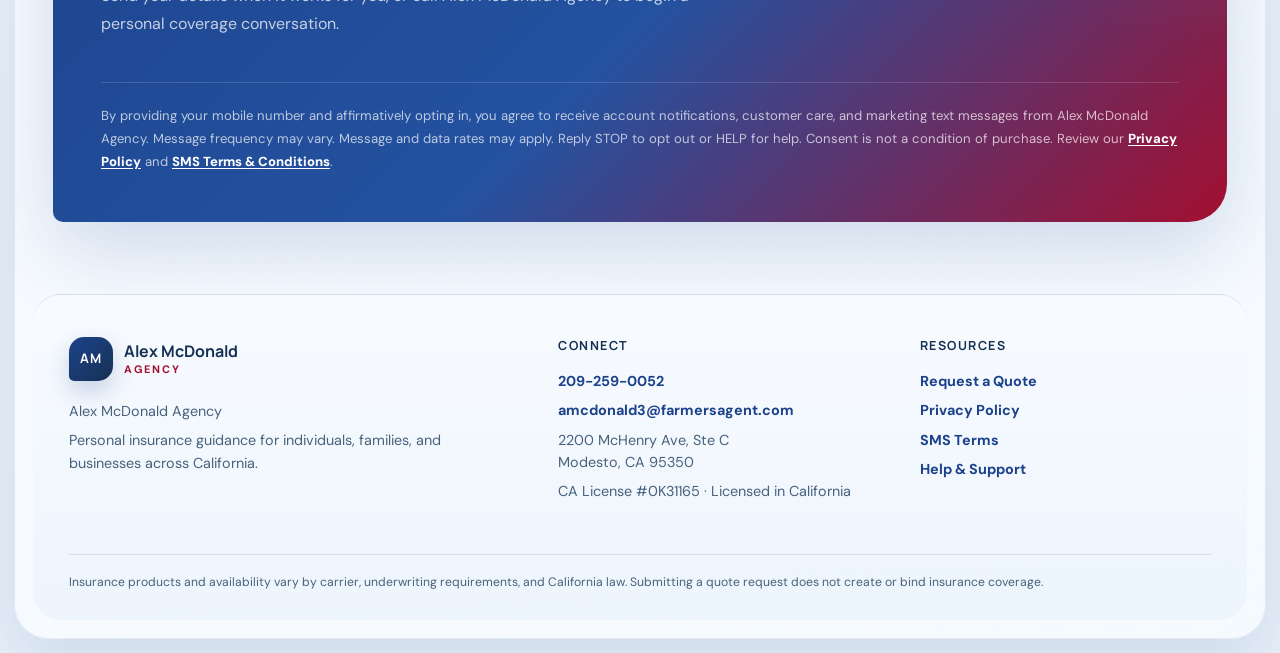
==== commit 00652469: "Polish mobile layouts, navigation, copy, and responsive quote form" ====
--- a/index.html
+++ b/index.html
@@ -7,17 +7,17 @@
   <meta name="description" content="Alex McDonald is a local Farmers agent in Modesto, California, helping individuals, families, and business owners understand their insurance coverage options.">
   <meta name="robots" content="index, follow">
   <meta name="theme-color" content="#1c428b">
-  <link rel="canonical" href="https://toddroeller.github.io/Alex/">
+  <link rel="canonical" href="https://milestonepremierins.com/">
   <meta property="og:type" content="website">
   <meta property="og:site_name" content="Alex McDonald Agency">
   <meta property="og:title" content="Alex McDonald Agency | Insurance Guidance Across California">
   <meta property="og:description" content="Straightforward insurance guidance for California families, individuals, and business owners.">
-  <meta property="og:url" content="https://toddroeller.github.io/Alex/">
+  <meta property="og:url" content="https://milestonepremierins.com/">
   
   
   
   
-  <meta name="twitter:card" content="summary_large_image">
+  <meta name="twitter:card" content="summary">
   
   <link rel="preconnect" href="https://fonts.googleapis.com">
   <link rel="preconnect" href="https://fonts.gstatic.com" crossorigin>
@@ -26,19 +26,14 @@
   <script type="application/ld+json">
     {"@context":"https://schema.org","@type":"InsuranceAgency","name":"Alex McDonald Agency","telephone":"+1-209-259-0052","email":"amcdonald3@farmersagent.com","address":{"@type":"PostalAddress","addressLocality":"Modesto","addressRegion":"CA","streetAddress":"2200 McHenry Ave, Ste C","postalCode":"95350","addressCountry":"US"},"areaServed":{"@type":"State","name":"California"}}
   </script>
+  <link rel="icon" type="image/svg+xml" href="favicon.svg">
 </head>
 <body>
   <a class="skip-link" href="#main-content">Skip to main content</a>
   <div class="site-frame">
     <nav class="site-nav" aria-label="Primary navigation">
       <a class="brand" href="index.html" aria-label="Alex McDonald Agency home"><span class="brand-monogram" aria-hidden="true">AM</span><span>Alex McDonald <small>Agency</small></span></a>
-      <div class="nav-links">
-        <a href="index.html" class="active" aria-current="page">Home</a>
-        <a href="#services">Services</a>
-        <a href="#about">About Alex</a>
-        <a href="help.html">Help &amp; Support</a>
-        <a href="quote.html" class="nav-cta">Request a Quote</a>
-      </div>
+      <div class="nav-links"><a href="index.html" class="active" aria-current="page">Home</a><a href="#services">Services</a><a href="#about">About Alex</a><a href="help.html">Help &amp; Support</a><a href="quote.html" class="nav-cta">Request a Quote</a></div>
     </nav>
 
     <main id="main-content">
--- a/styles.css
+++ b/styles.css
@@ -39,7 +39,7 @@
   background-size: 42px 42px;
 }
 a { color: var(--forest); text-underline-offset: 0.18em; }
-a:focus-visible, iframe:focus-visible { outline: 3px solid var(--gold); outline-offset: 4px; }
+a:focus-visible, iframe:focus-visible { outline: 3px solid var(--forest); outline-offset: 4px; }
 .skip-link {
   position: fixed; top: 12px; left: 12px; z-index: 100;
   padding: 12px 18px; border-radius: 999px; color: white;
@@ -138,8 +138,8 @@
 .floating-note { position: absolute; display: flex; flex-direction: column; max-width: 230px; padding: 16px 20px; border: 1px solid var(--line); border-radius: 20px; background: rgba(255,255,255,.94); box-shadow: var(--shadow-soft); backdrop-filter: blur(14px); }
 .floating-note strong { margin-bottom: 3px; color: var(--forest); }
 .floating-note span { color: var(--muted); font-size: .82rem; }
-.note-top { top: 18px; left: 3px; transform: rotate(-4deg); }
-.note-bottom { right: 0; bottom: 0; transform: rotate(1.5deg); }
+.note-top { top: -14px; left: 3px; transform: rotate(-4deg); }
+.note-bottom { right: 0; bottom: -60px; transform: rotate(1.5deg); }
 .value-strip { display: grid; grid-template-columns: repeat(3,minmax(0,1fr)); margin: 0 20px; overflow: hidden; border: 1px solid var(--line); border-radius: 26px; background: rgba(255,255,255,.82); box-shadow: 0 15px 35px rgba(28,66,139,.07); }
 .value-strip article { display: grid; grid-template-columns: auto 1fr; gap: 14px; align-items: center; padding: 26px; }
 .value-strip article + article { border-left: 1px solid var(--line); }
@@ -301,3 +301,17 @@
   .button, .text-link span, .service-card { transition: none; }
   .service-card:hover { transform: none; }
 }
+
+/* Keep card content readable on narrow phones. */
+.about-card > *, .quote-layout > *, .support-grid > *, .site-footer > * { min-width: 0; }
+h1, h2, h3 { overflow-wrap: break-word; }
+.quote-prep a { overflow-wrap: anywhere; }
+.footer-fineprint { text-wrap: pretty; }
+@media (max-width: 620px) {
+  .nav-links .nav-cta { grid-column: 1 / -1; text-align: center; }
+  .nav-links a { min-height: 44px; display: flex; align-items: center; justify-content: center; }
+  .about-copy h2 { font-size: clamp(2rem, 9vw, 3rem); }
+  .hero-lead { text-wrap: pretty; }
+}
+
+.support-card a, .policy-layout a, .form-disclosure a { overflow-wrap: anywhere; }
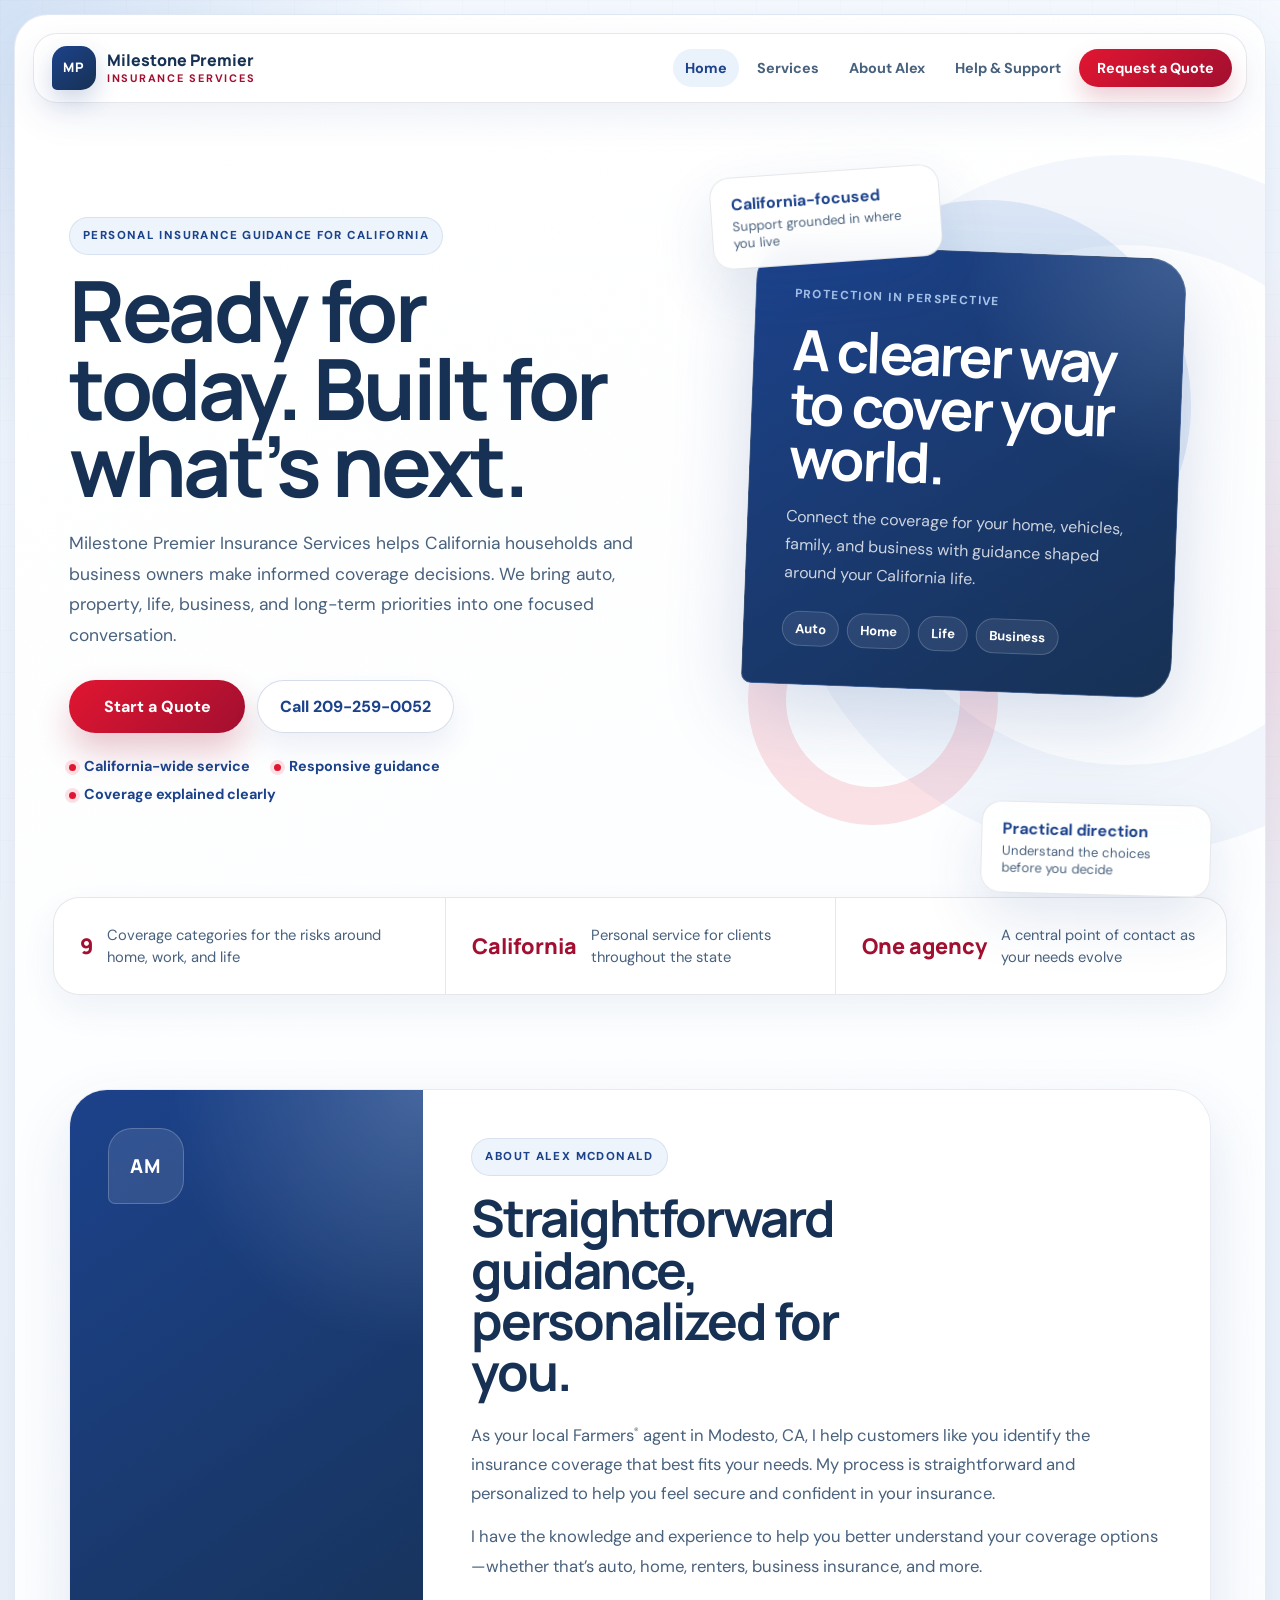
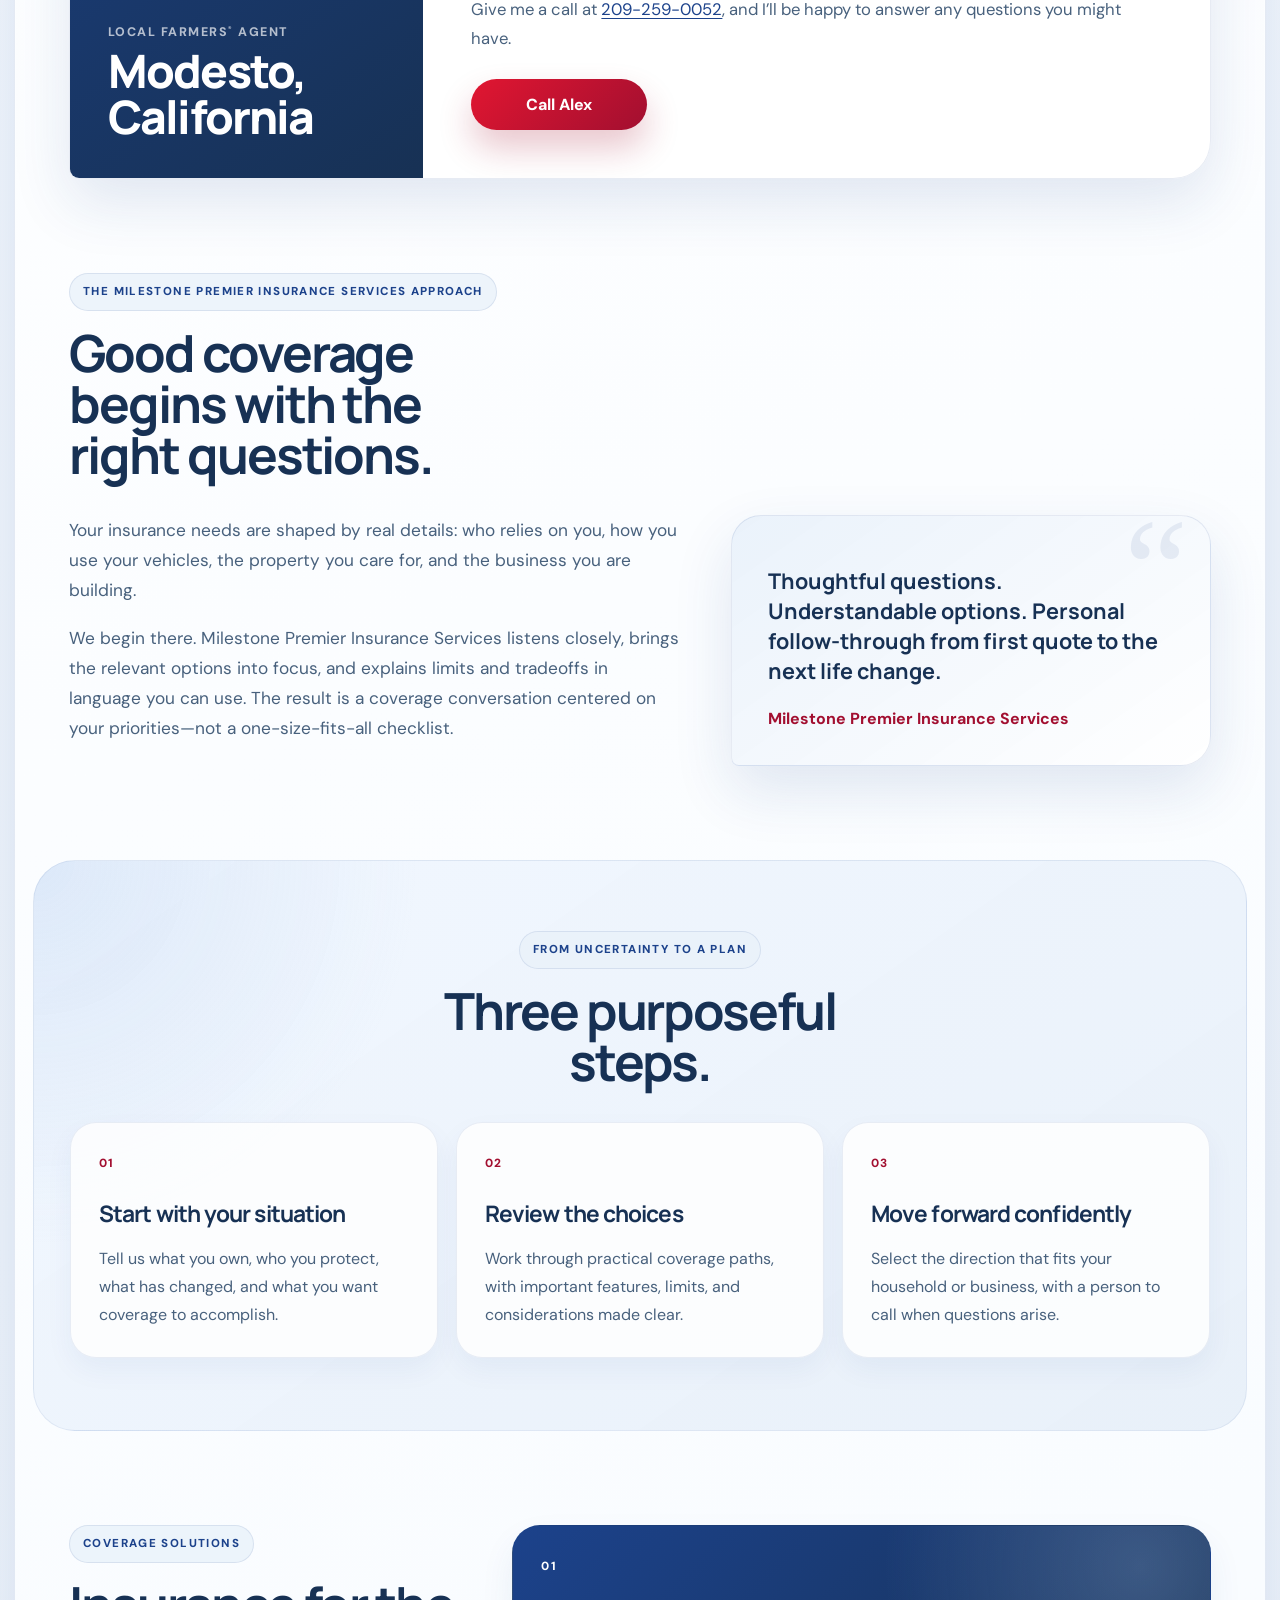
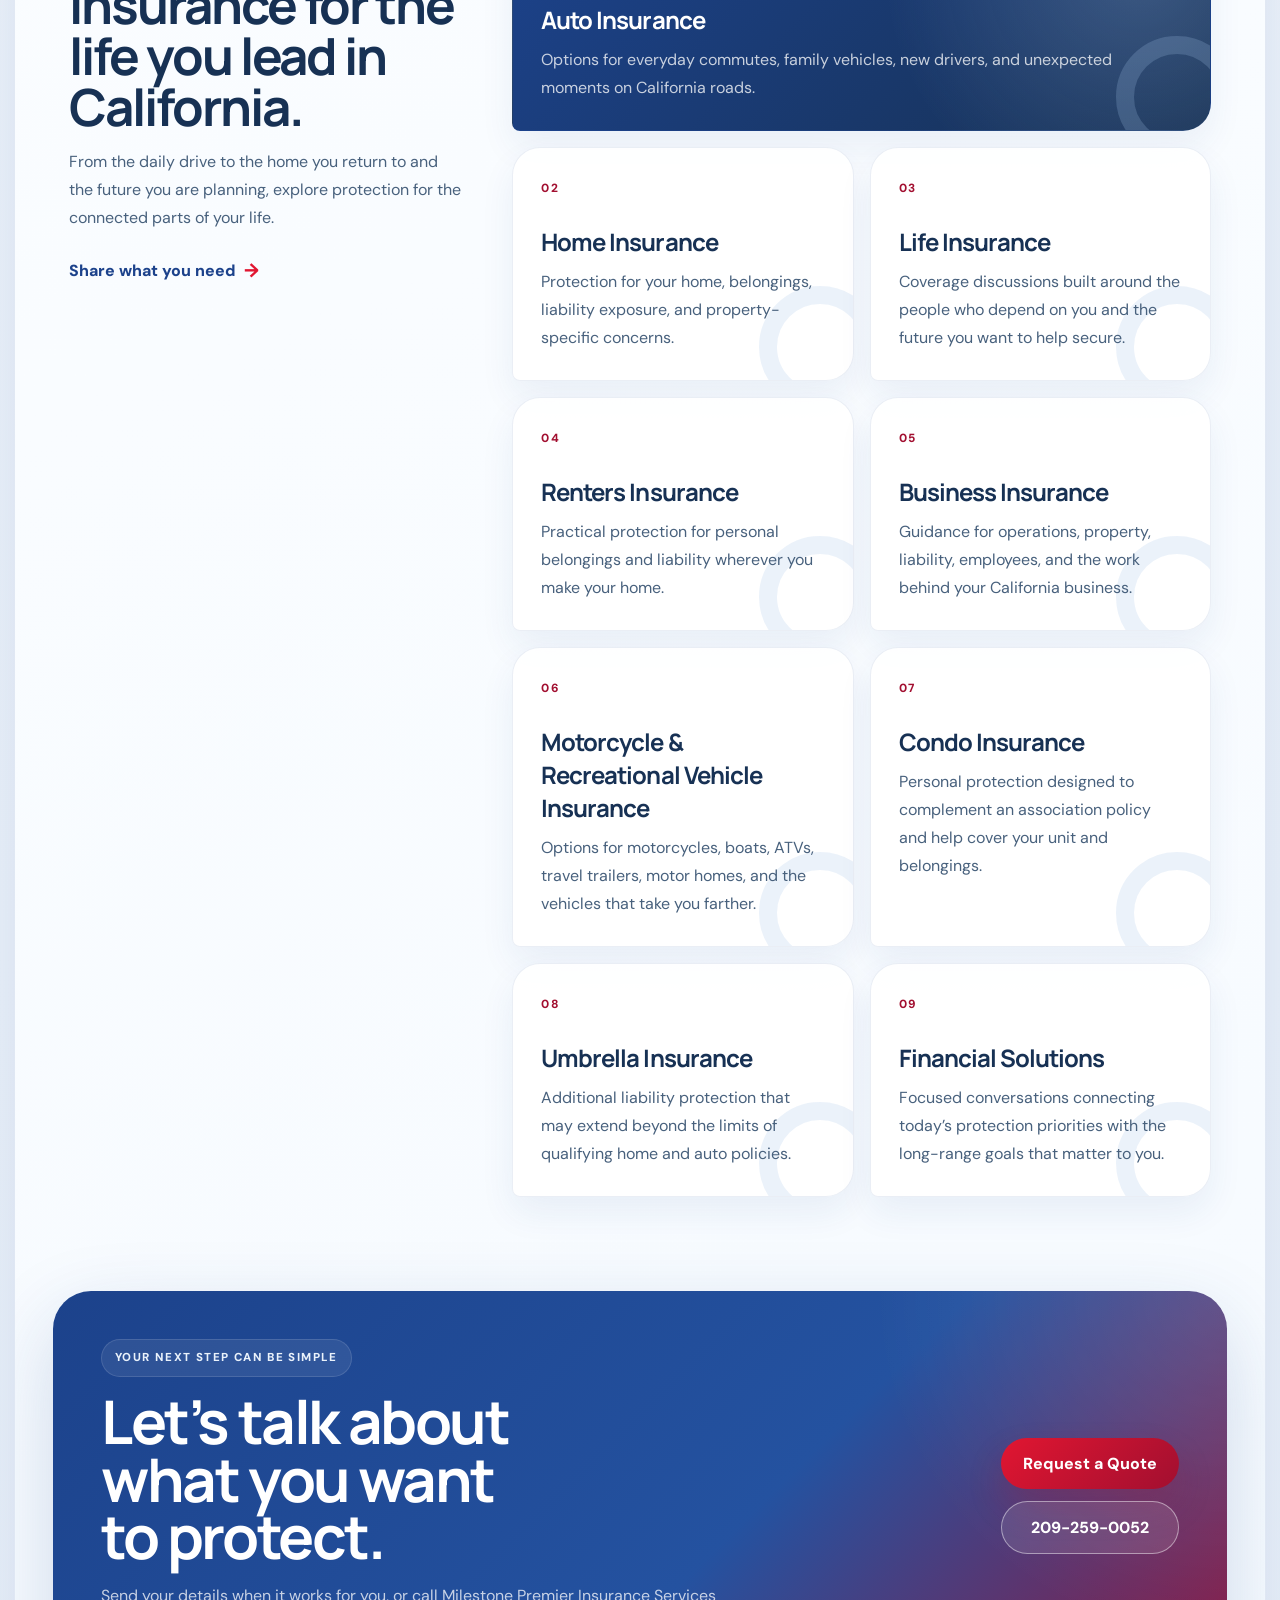
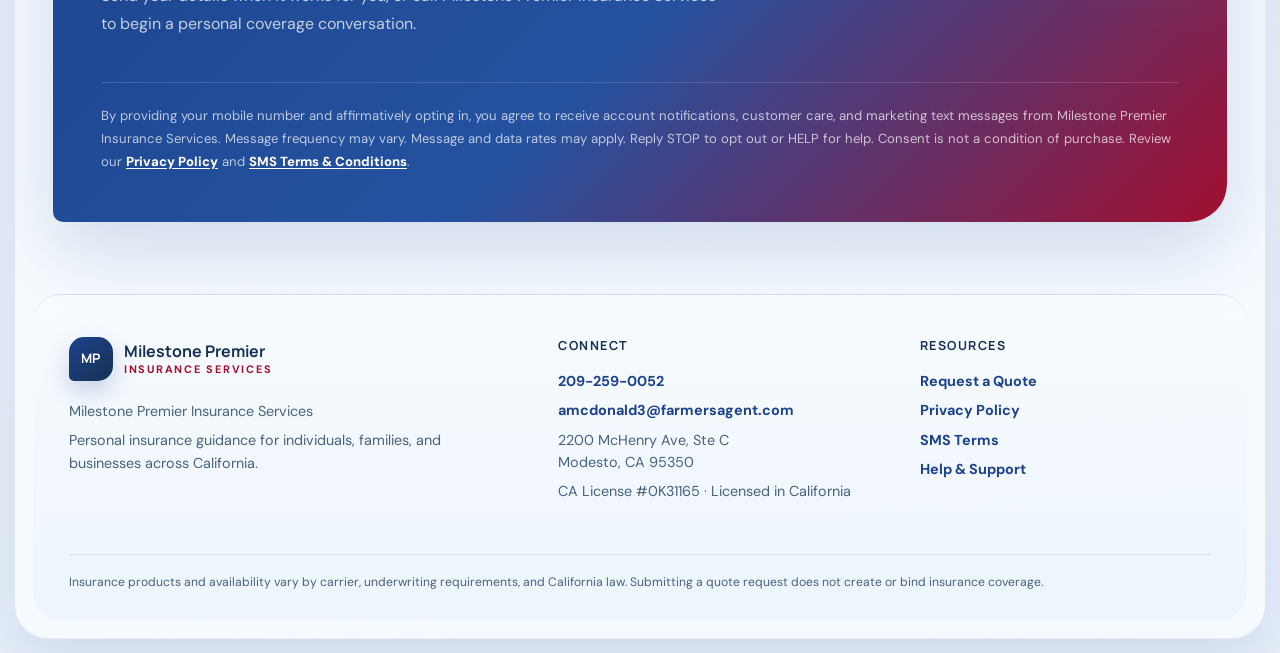
==== commit d34ee6e4: "Rename agency throughout website to Milestone Premier Insurance Services" ====
--- a/index.html
+++ b/index.html
@@ -3,14 +3,14 @@
 <head>
   <meta charset="UTF-8">
   <meta name="viewport" content="width=device-width, initial-scale=1.0">
-  <title>Alex McDonald Agency | Insurance Guidance Across California</title>
+  <title>Milestone Premier Insurance Services | Insurance Guidance Across California</title>
   <meta name="description" content="Alex McDonald is a local Farmers agent in Modesto, California, helping individuals, families, and business owners understand their insurance coverage options.">
   <meta name="robots" content="index, follow">
   <meta name="theme-color" content="#1c428b">
   <link rel="canonical" href="https://milestonepremierins.com/">
   <meta property="og:type" content="website">
-  <meta property="og:site_name" content="Alex McDonald Agency">
-  <meta property="og:title" content="Alex McDonald Agency | Insurance Guidance Across California">
+  <meta property="og:site_name" content="Milestone Premier Insurance Services">
+  <meta property="og:title" content="Milestone Premier Insurance Services | Insurance Guidance Across California">
   <meta property="og:description" content="Straightforward insurance guidance for California families, individuals, and business owners.">
   <meta property="og:url" content="https://milestonepremierins.com/">
   
@@ -22,9 +22,9 @@
   <link rel="preconnect" href="https://fonts.googleapis.com">
   <link rel="preconnect" href="https://fonts.gstatic.com" crossorigin>
   <link href="https://fonts.googleapis.com/css2?family=DM+Sans:wght@400;500;600;700&amp;family=Manrope:wght@600;700;800&amp;display=swap" rel="stylesheet">
-  <link rel="stylesheet" href="styles.css">
+  <link rel="stylesheet" href="styles.css?v=20261026-2">
   <script type="application/ld+json">
-    {"@context":"https://schema.org","@type":"InsuranceAgency","name":"Alex McDonald Agency","telephone":"+1-209-259-0052","email":"amcdonald3@farmersagent.com","address":{"@type":"PostalAddress","addressLocality":"Modesto","addressRegion":"CA","streetAddress":"2200 McHenry Ave, Ste C","postalCode":"95350","addressCountry":"US"},"areaServed":{"@type":"State","name":"California"}}
+    {"@context":"https://schema.org","@type":"InsuranceAgency","name":"Milestone Premier Insurance Services","telephone":"+1-209-259-0052","email":"amcdonald3@farmersagent.com","address":{"@type":"PostalAddress","addressLocality":"Modesto","addressRegion":"CA","streetAddress":"2200 McHenry Ave, Ste C","postalCode":"95350","addressCountry":"US"},"areaServed":{"@type":"State","name":"California"}}
   </script>
   <link rel="icon" type="image/svg+xml" href="favicon.svg">
 </head>
@@ -32,7 +32,7 @@
   <a class="skip-link" href="#main-content">Skip to main content</a>
   <div class="site-frame">
     <nav class="site-nav" aria-label="Primary navigation">
-      <a class="brand" href="index.html" aria-label="Alex McDonald Agency home"><span class="brand-monogram" aria-hidden="true">AM</span><span>Alex McDonald <small>Agency</small></span></a>
+      <a class="brand" href="index.html" aria-label="Milestone Premier Insurance Services home"><span class="brand-monogram" aria-hidden="true">MP</span><span>Milestone Premier <small>Insurance Services</small></span></a>
       <div class="nav-links"><a href="index.html" class="active" aria-current="page">Home</a><a href="#services">Services</a><a href="#about">About Alex</a><a href="help.html">Help &amp; Support</a><a href="quote.html" class="nav-cta">Request a Quote</a></div>
     </nav>
 
@@ -41,7 +41,7 @@
         <div class="hero-copy">
           <p class="eyebrow">Personal insurance guidance for California</p>
           <h1>Ready for today. Built for what’s next.</h1>
-          <p class="hero-lead">Alex McDonald Agency helps California households and business owners make informed coverage decisions. We bring auto, property, life, business, and long-term priorities into one focused conversation.</p>
+          <p class="hero-lead">Milestone Premier Insurance Services helps California households and business owners make informed coverage decisions. We bring auto, property, life, business, and long-term priorities into one focused conversation.</p>
           <div class="button-row">
             <a class="button button-primary" href="quote.html">Start a Quote</a>
             <a class="button button-secondary" href="tel:2092590052">Call 209-259-0052</a>
@@ -88,13 +88,13 @@
       </section>
 
       <section id="approach" class="intro-section section-space">
-        <div class="section-heading"><p class="eyebrow">The Alex McDonald Agency approach</p><h2>Good coverage begins with the right questions.</h2></div>
+        <div class="section-heading"><p class="eyebrow">The Milestone Premier Insurance Services approach</p><h2>Good coverage begins with the right questions.</h2></div>
         <div class="intro-grid">
           <div class="intro-copy">
             <p>Your insurance needs are shaped by real details: who relies on you, how you use your vehicles, the property you care for, and the business you are building.</p>
-            <p>We begin there. Alex McDonald Agency listens closely, brings the relevant options into focus, and explains limits and tradeoffs in language you can use. The result is a coverage conversation centered on your priorities—not a one-size-fits-all checklist.</p>
+            <p>We begin there. Milestone Premier Insurance Services listens closely, brings the relevant options into focus, and explains limits and tradeoffs in language you can use. The result is a coverage conversation centered on your priorities—not a one-size-fits-all checklist.</p>
           </div>
-          <aside class="quote-card"><span class="quote-mark" aria-hidden="true">“</span><p>Thoughtful questions. Understandable options. Personal follow-through from first quote to the next life change.</p><strong>Alex McDonald Agency</strong></aside>
+          <aside class="quote-card"><span class="quote-mark" aria-hidden="true">“</span><p>Thoughtful questions. Understandable options. Personal follow-through from first quote to the next life change.</p><strong>Milestone Premier Insurance Services</strong></aside>
         </div>
       </section>
 
@@ -123,14 +123,14 @@
       </section>
 
       <section class="cta-section">
-        <div><p class="eyebrow">Your next step can be simple</p><h2>Let’s talk about what you want to protect.</h2><p>Send your details when it works for you, or call Alex McDonald Agency to begin a personal coverage conversation.</p></div>
+        <div><p class="eyebrow">Your next step can be simple</p><h2>Let’s talk about what you want to protect.</h2><p>Send your details when it works for you, or call Milestone Premier Insurance Services to begin a personal coverage conversation.</p></div>
         <div class="cta-actions"><a class="button button-primary" href="quote.html">Request a Quote</a><a class="button button-ghost" href="tel:2092590052">209-259-0052</a></div>
-        <p class="consent-note">By providing your mobile number and affirmatively opting in, you agree to receive account notifications, customer care, and marketing text messages from Alex McDonald Agency. Message frequency may vary. Message and data rates may apply. Reply STOP to opt out or HELP for help. Consent is not a condition of purchase. Review our <a href="privacy-policy.html">Privacy Policy</a> and <a href="sms-terms.html">SMS Terms &amp; Conditions</a>.</p>
+        <p class="consent-note">By providing your mobile number and affirmatively opting in, you agree to receive account notifications, customer care, and marketing text messages from Milestone Premier Insurance Services. Message frequency may vary. Message and data rates may apply. Reply STOP to opt out or HELP for help. Consent is not a condition of purchase. Review our <a href="privacy-policy.html">Privacy Policy</a> and <a href="sms-terms.html">SMS Terms &amp; Conditions</a>.</p>
       </section>
     </main>
 
     <footer class="site-footer">
-      <div class="footer-brand"><a class="brand" href="index.html"><span class="brand-monogram" aria-hidden="true">AM</span><span>Alex McDonald <small>Agency</small></span></a><p>Alex McDonald Agency</p><p>Personal insurance guidance for individuals, families, and businesses across California.</p></div>
+      <div class="footer-brand"><a class="brand" href="index.html"><span class="brand-monogram" aria-hidden="true">MP</span><span>Milestone Premier <small>Insurance Services</small></span></a><p>Milestone Premier Insurance Services</p><p>Personal insurance guidance for individuals, families, and businesses across California.</p></div>
       <div><h2>Connect</h2><p><a href="tel:2092590052">209-259-0052</a></p><p><a href="mailto:amcdonald3@farmersagent.com">amcdonald3@farmersagent.com</a></p><p>2200 McHenry Ave, Ste C<br>Modesto, CA 95350</p><p>CA License #0K31165 · Licensed in California</p></div>
       <div><h2>Resources</h2><p><a href="quote.html">Request a Quote</a></p><p><a href="privacy-policy.html">Privacy Policy</a></p><p><a href="sms-terms.html">SMS Terms</a></p><p><a href="help.html">Help &amp; Support</a></p></div>
       <p class="footer-fineprint">Insurance products and availability vary by carrier, underwriting requirements, and California law. Submitting a quote request does not create or bind insurance coverage.</p>
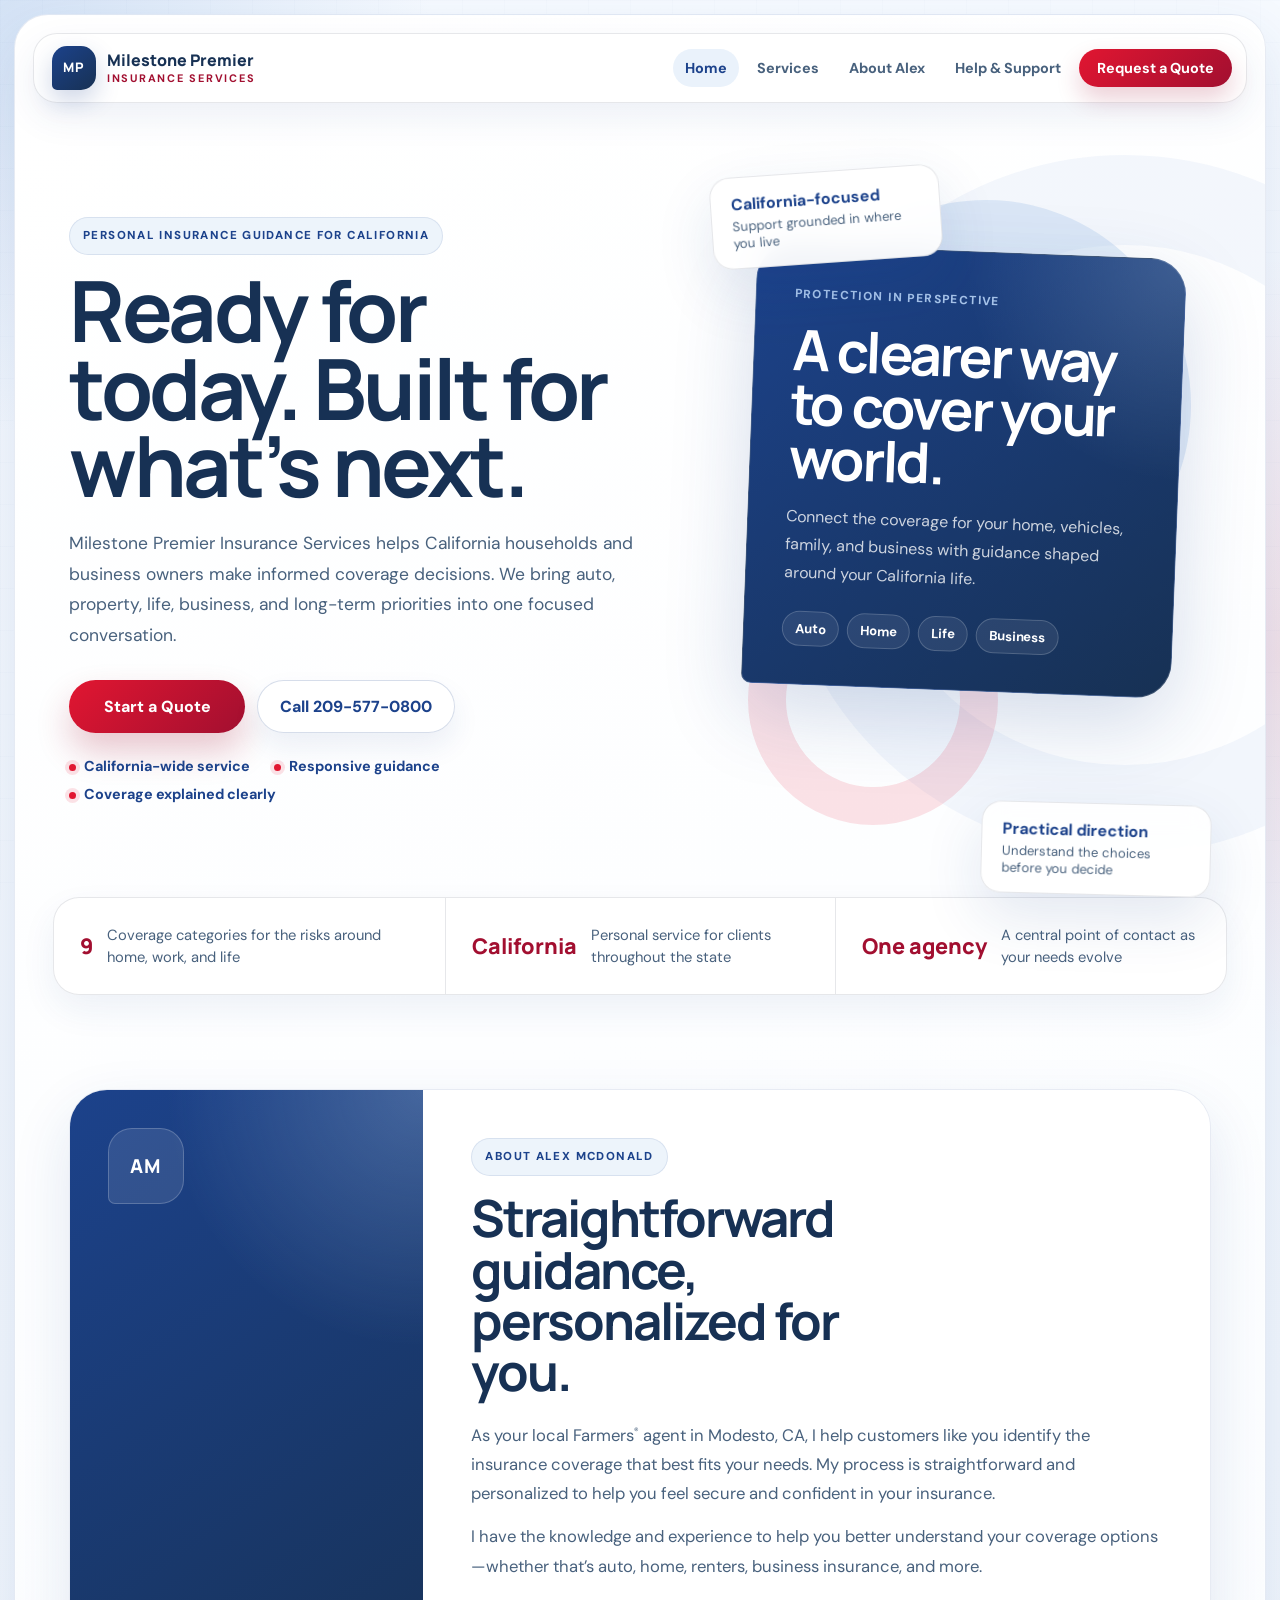
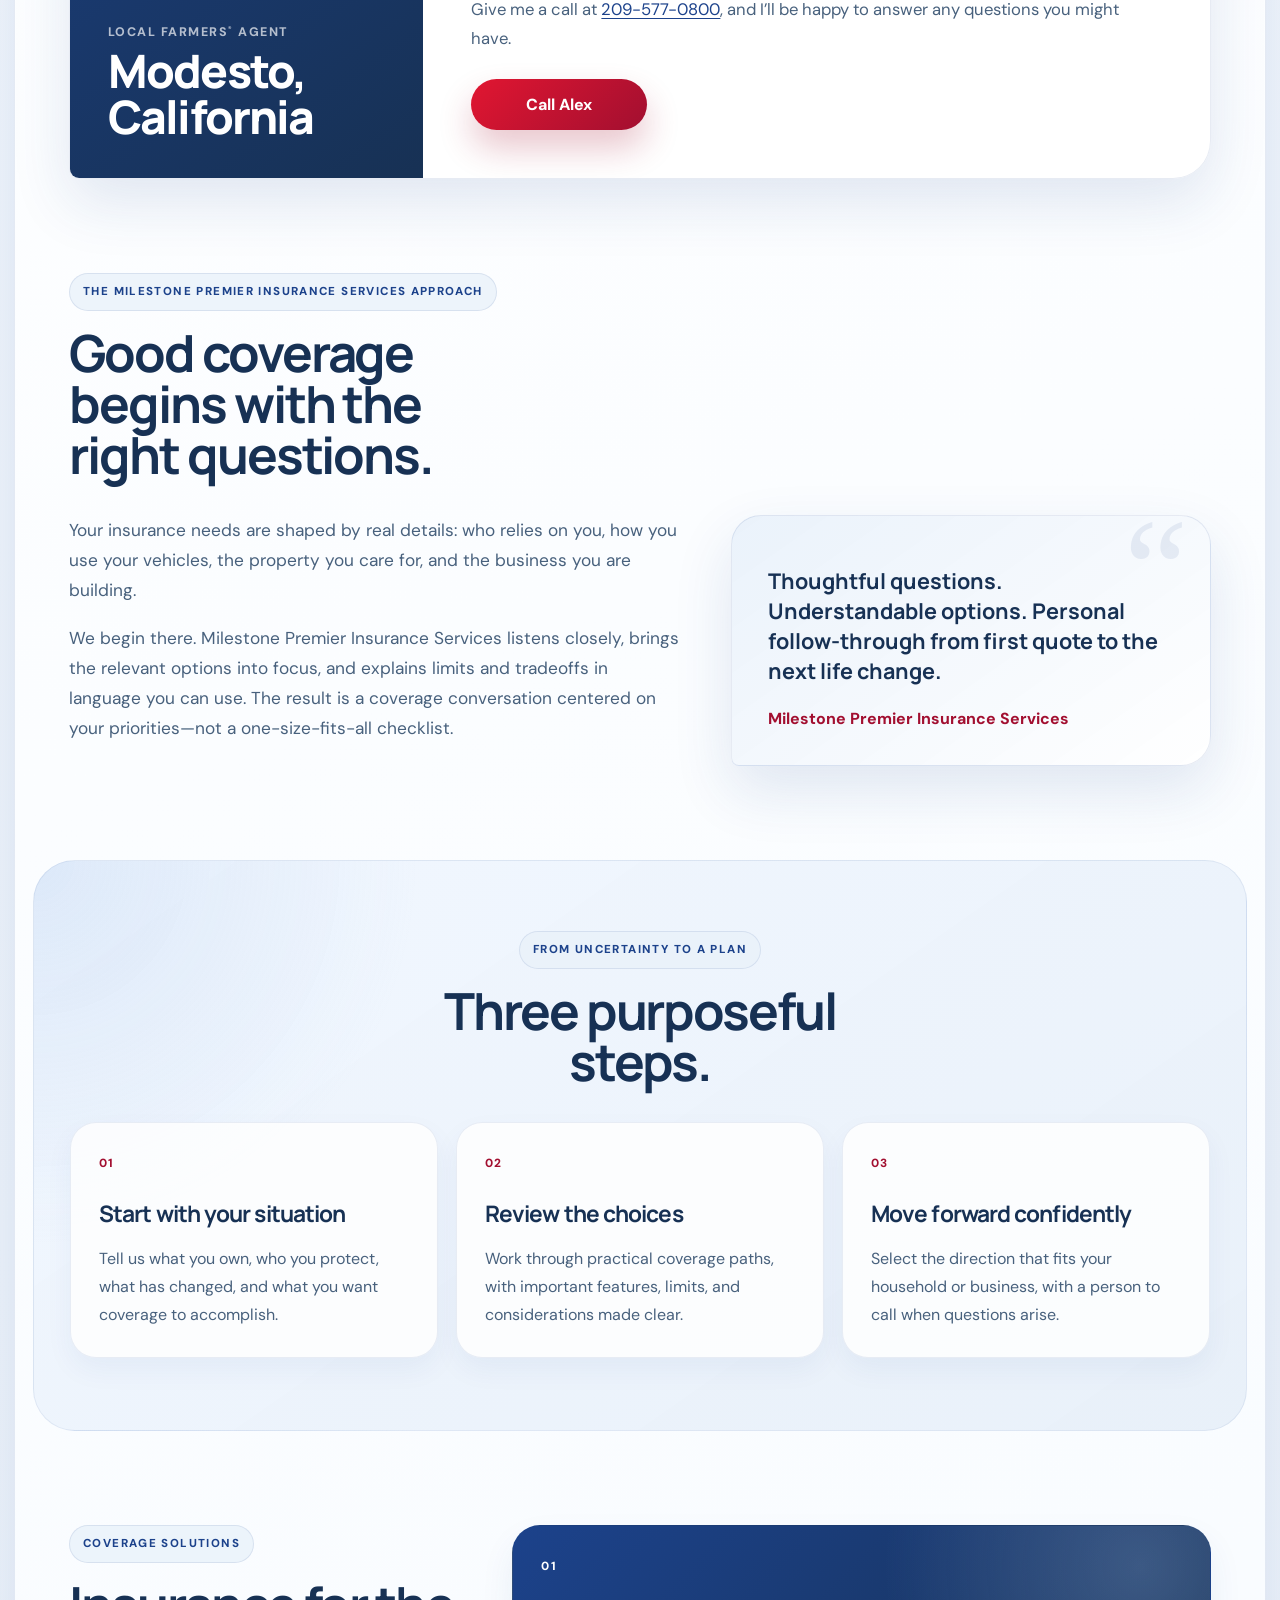
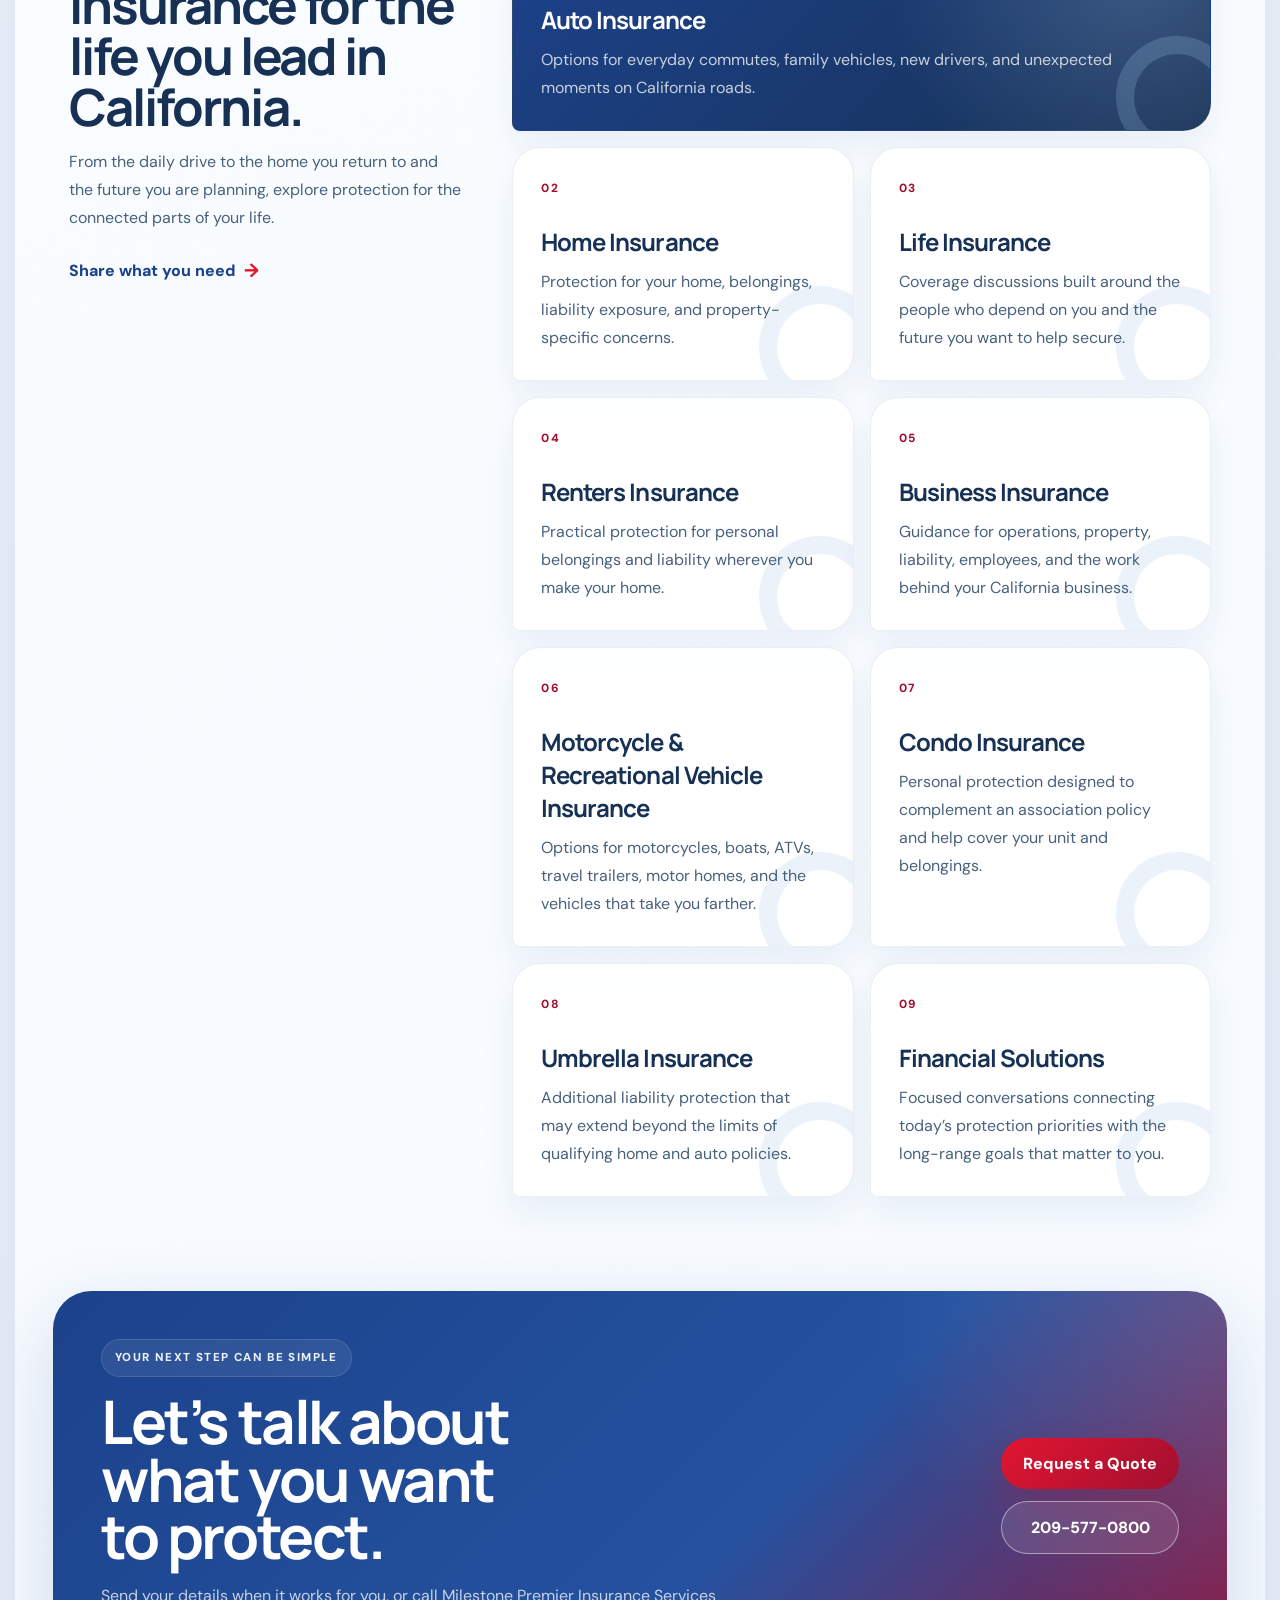
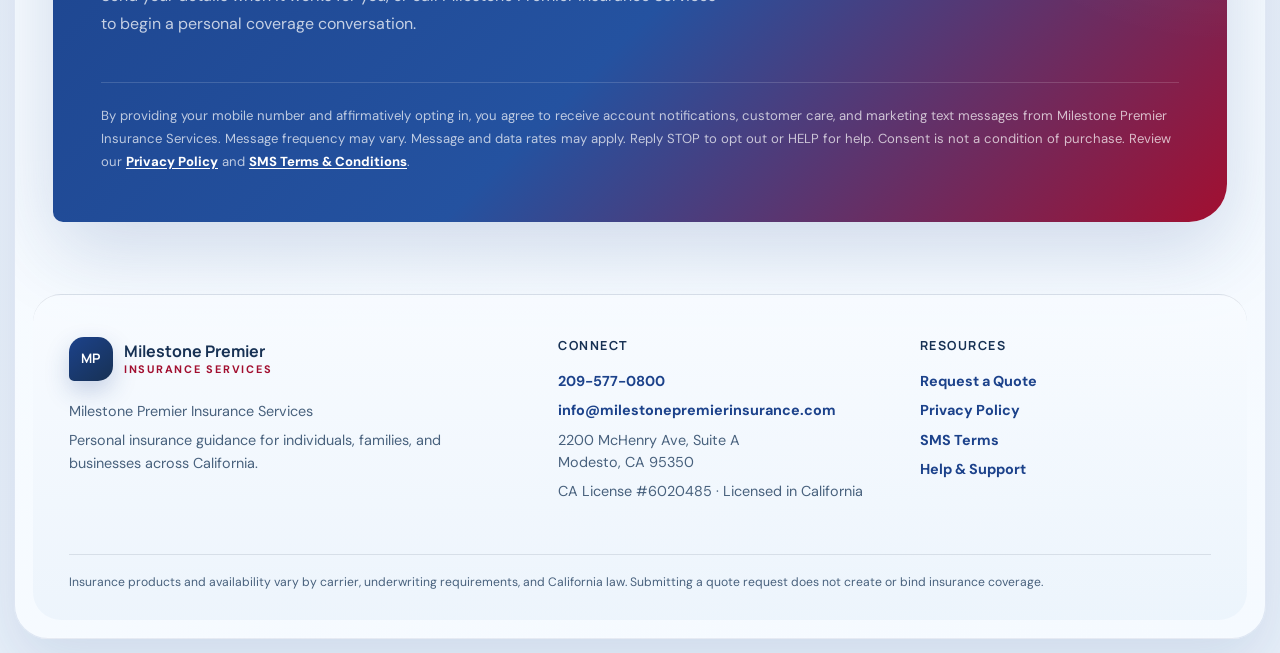
==== commit 42425159: "Update agency phone, email, Suite A address, and California license" ====
--- a/index.html
+++ b/index.html
@@ -24,7 +24,7 @@
   <link href="https://fonts.googleapis.com/css2?family=DM+Sans:wght@400;500;600;700&amp;family=Manrope:wght@600;700;800&amp;display=swap" rel="stylesheet">
   <link rel="stylesheet" href="styles.css?v=20261026-2">
   <script type="application/ld+json">
-    {"@context":"https://schema.org","@type":"InsuranceAgency","name":"Milestone Premier Insurance Services","telephone":"+1-209-259-0052","email":"amcdonald3@farmersagent.com","address":{"@type":"PostalAddress","addressLocality":"Modesto","addressRegion":"CA","streetAddress":"2200 McHenry Ave, Ste C","postalCode":"95350","addressCountry":"US"},"areaServed":{"@type":"State","name":"California"}}
+    {"@context":"https://schema.org","@type":"InsuranceAgency","name":"Milestone Premier Insurance Services","telephone":"+1-209-577-0800","email":"info@milestonepremierinsurance.com","address":{"@type":"PostalAddress","addressLocality":"Modesto","addressRegion":"CA","streetAddress":"2200 McHenry Ave, Suite A","postalCode":"95350","addressCountry":"US"},"areaServed":{"@type":"State","name":"California"}}
   </script>
   <link rel="icon" type="image/svg+xml" href="favicon.svg">
 </head>
@@ -44,7 +44,7 @@
           <p class="hero-lead">Milestone Premier Insurance Services helps California households and business owners make informed coverage decisions. We bring auto, property, life, business, and long-term priorities into one focused conversation.</p>
           <div class="button-row">
             <a class="button button-primary" href="quote.html">Start a Quote</a>
-            <a class="button button-secondary" href="tel:2092590052">Call 209-259-0052</a>
+            <a class="button button-secondary" href="tel:2095770800">Call 209-577-0800</a>
           </div>
           <ul class="trust-list" aria-label="Agency benefits">
             <li>California-wide service</li><li>Responsive guidance</li><li>Coverage explained clearly</li>
@@ -81,8 +81,8 @@
             <h2 id="about-title">Straightforward guidance, personalized for you.</h2>
             <p>As your local Farmers<sup>®</sup> agent in Modesto, CA, I help customers like you identify the insurance coverage that best fits your needs. My process is straightforward and personalized to help you feel secure and confident in your insurance.</p>
             <p>I have the knowledge and experience to help you better understand your coverage options—whether that’s auto, home, renters, business insurance, and more.</p>
-            <p>Give me a call at <a href="tel:2092590052">209-259-0052</a>, and I’ll be happy to answer any questions you might have.</p>
-            <a class="button button-primary" href="tel:2092590052">Call Alex</a>
+            <p>Give me a call at <a href="tel:2095770800">209-577-0800</a>, and I’ll be happy to answer any questions you might have.</p>
+            <a class="button button-primary" href="tel:2095770800">Call Alex</a>
           </div>
         </div>
       </section>
@@ -124,14 +124,14 @@
 
       <section class="cta-section">
         <div><p class="eyebrow">Your next step can be simple</p><h2>Let’s talk about what you want to protect.</h2><p>Send your details when it works for you, or call Milestone Premier Insurance Services to begin a personal coverage conversation.</p></div>
-        <div class="cta-actions"><a class="button button-primary" href="quote.html">Request a Quote</a><a class="button button-ghost" href="tel:2092590052">209-259-0052</a></div>
+        <div class="cta-actions"><a class="button button-primary" href="quote.html">Request a Quote</a><a class="button button-ghost" href="tel:2095770800">209-577-0800</a></div>
         <p class="consent-note">By providing your mobile number and affirmatively opting in, you agree to receive account notifications, customer care, and marketing text messages from Milestone Premier Insurance Services. Message frequency may vary. Message and data rates may apply. Reply STOP to opt out or HELP for help. Consent is not a condition of purchase. Review our <a href="privacy-policy.html">Privacy Policy</a> and <a href="sms-terms.html">SMS Terms &amp; Conditions</a>.</p>
       </section>
     </main>
 
     <footer class="site-footer">
       <div class="footer-brand"><a class="brand" href="index.html"><span class="brand-monogram" aria-hidden="true">MP</span><span>Milestone Premier <small>Insurance Services</small></span></a><p>Milestone Premier Insurance Services</p><p>Personal insurance guidance for individuals, families, and businesses across California.</p></div>
-      <div><h2>Connect</h2><p><a href="tel:2092590052">209-259-0052</a></p><p><a href="mailto:amcdonald3@farmersagent.com">amcdonald3@farmersagent.com</a></p><p>2200 McHenry Ave, Ste C<br>Modesto, CA 95350</p><p>CA License #0K31165 · Licensed in California</p></div>
+      <div><h2>Connect</h2><p><a href="tel:2095770800">209-577-0800</a></p><p><a href="mailto:info@milestonepremierinsurance.com">info@milestonepremierinsurance.com</a></p><p>2200 McHenry Ave, Suite A<br>Modesto, CA 95350</p><p>CA License #6020485 · Licensed in California</p></div>
       <div><h2>Resources</h2><p><a href="quote.html">Request a Quote</a></p><p><a href="privacy-policy.html">Privacy Policy</a></p><p><a href="sms-terms.html">SMS Terms</a></p><p><a href="help.html">Help &amp; Support</a></p></div>
       <p class="footer-fineprint">Insurance products and availability vary by carrier, underwriting requirements, and California law. Submitting a quote request does not create or bind insurance coverage.</p>
     </footer>
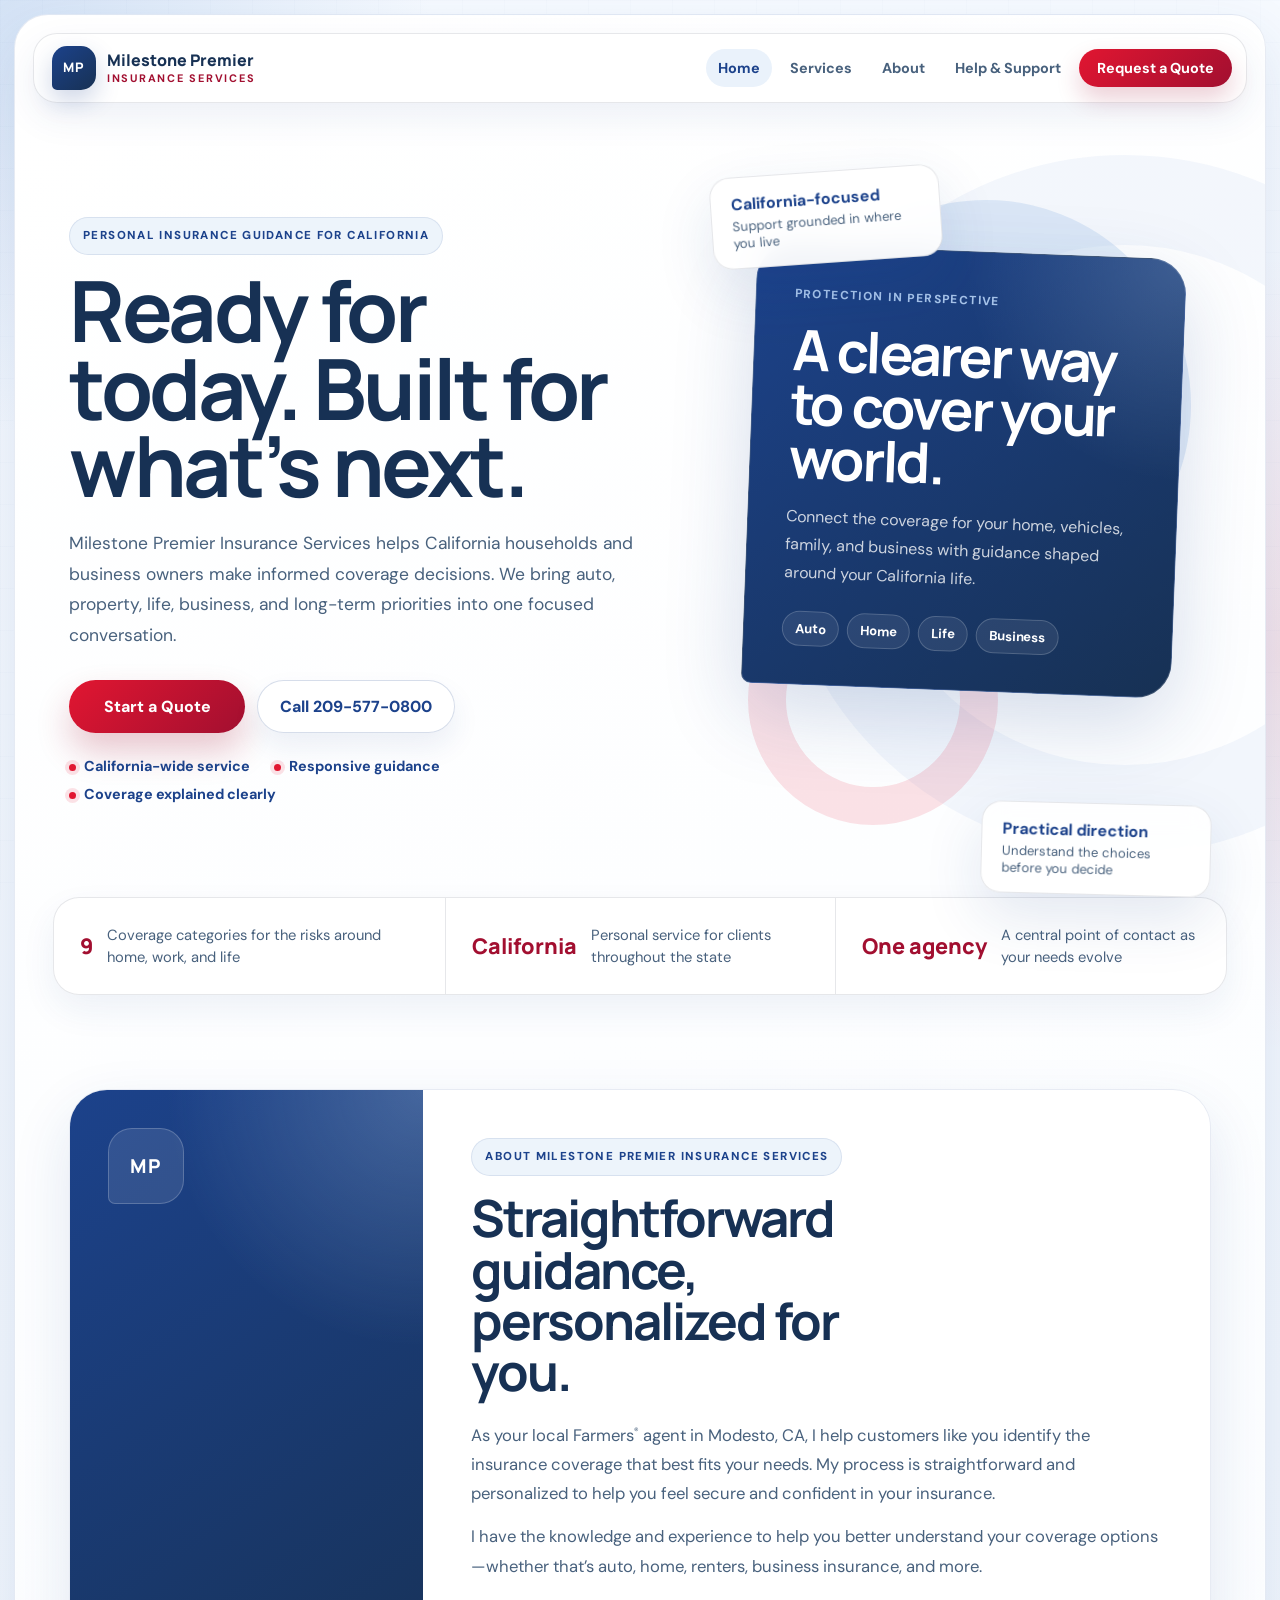
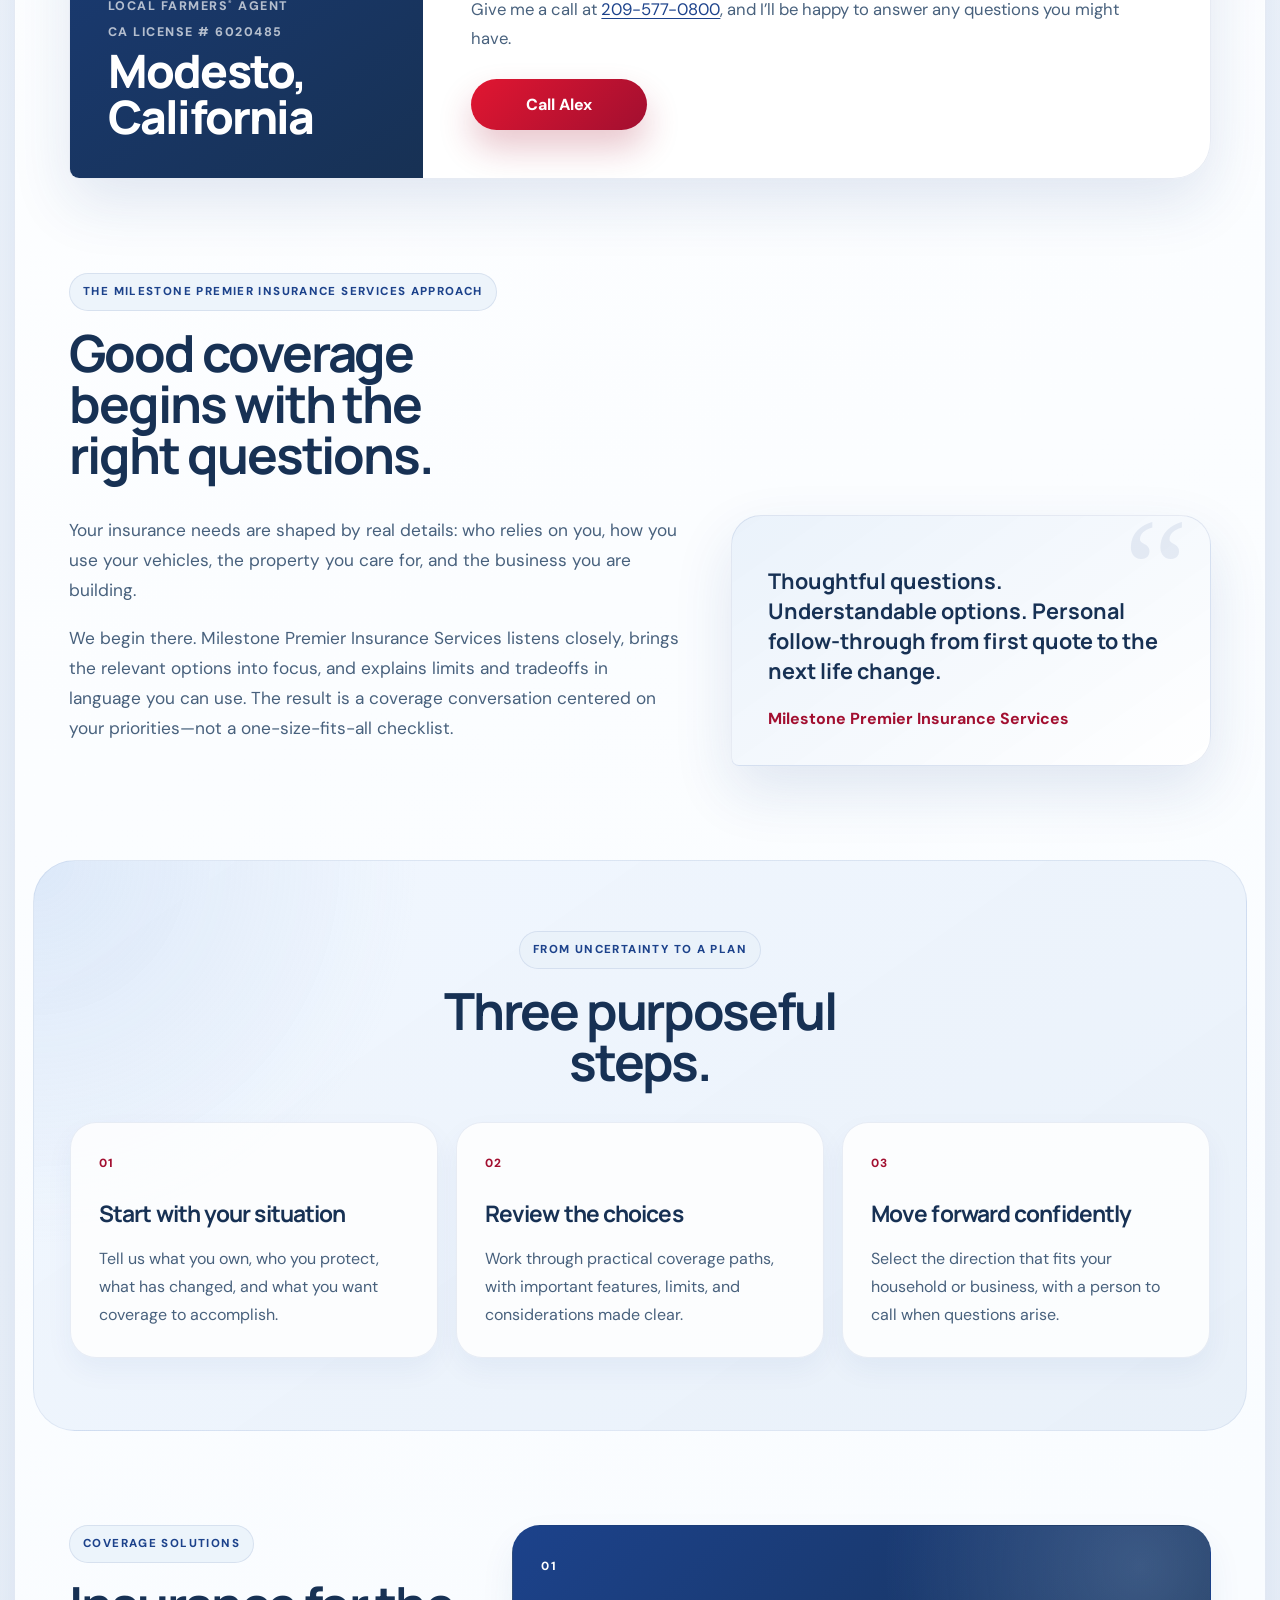
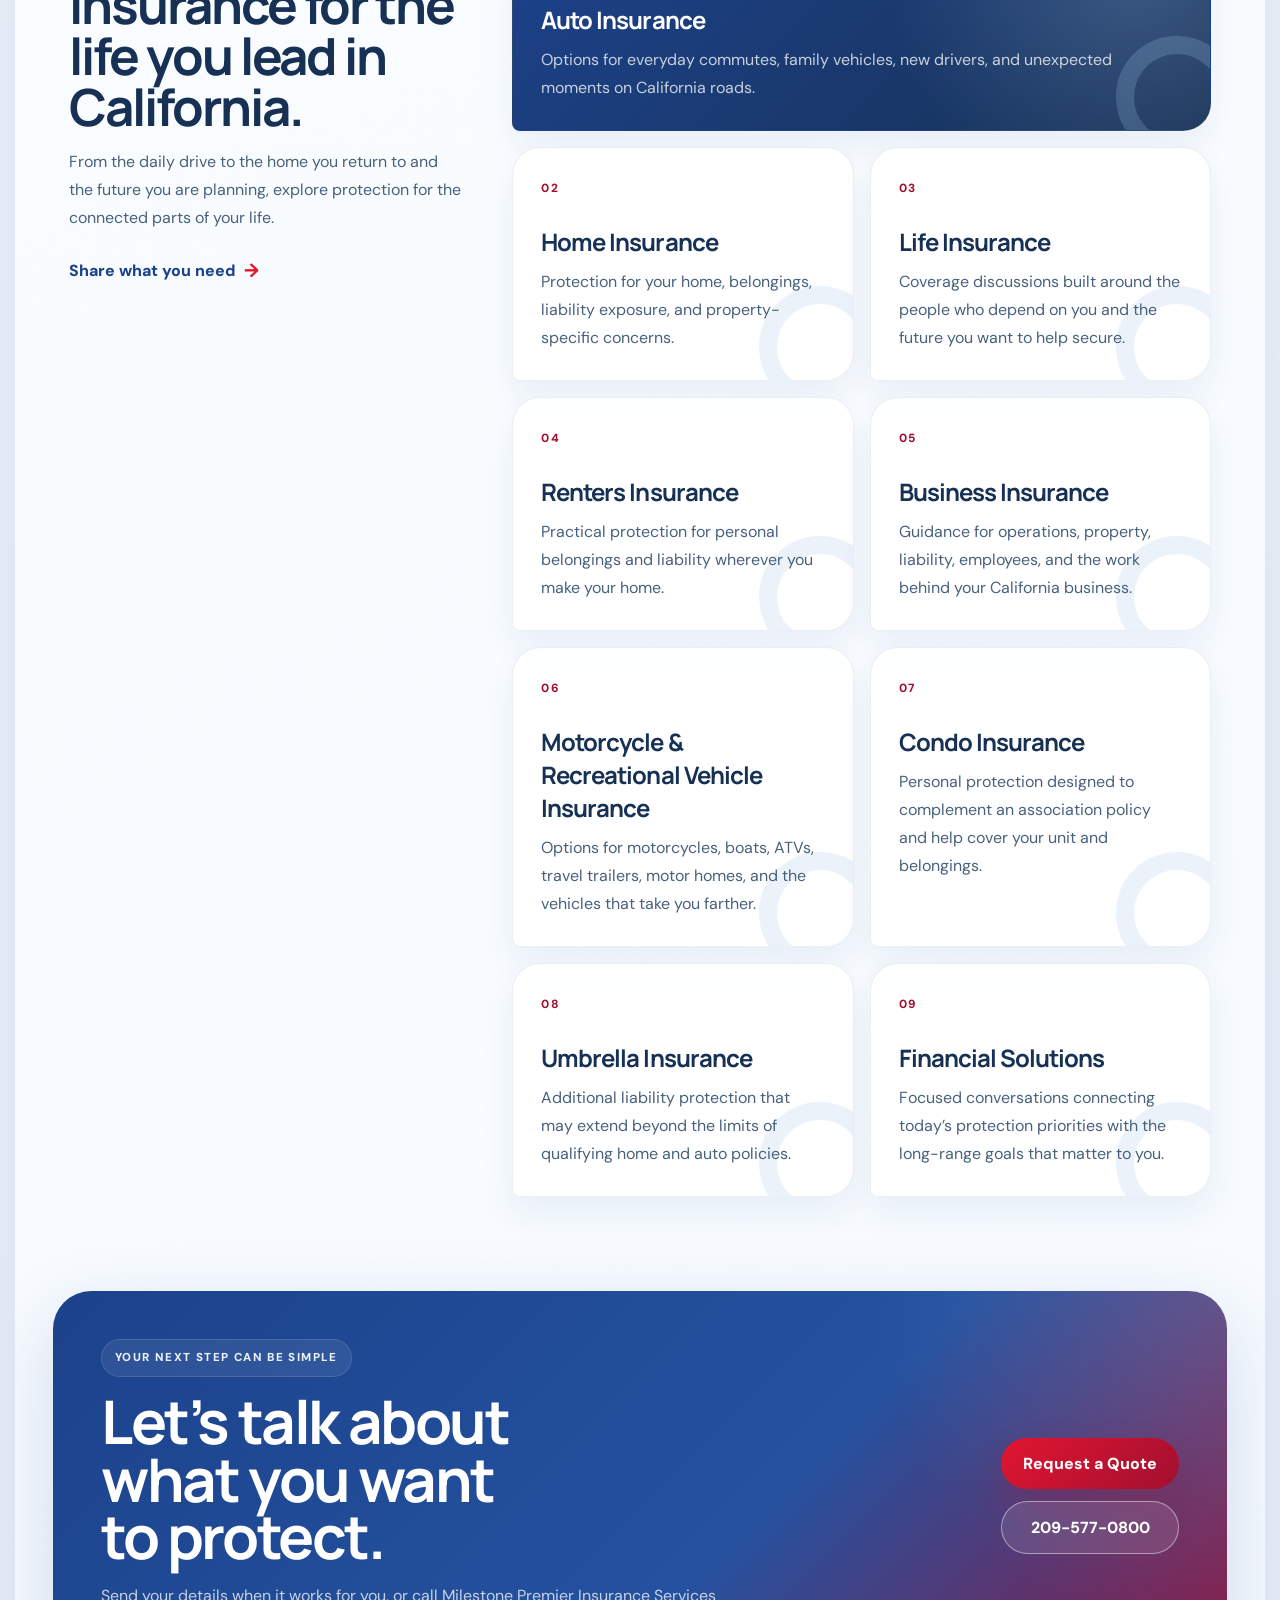
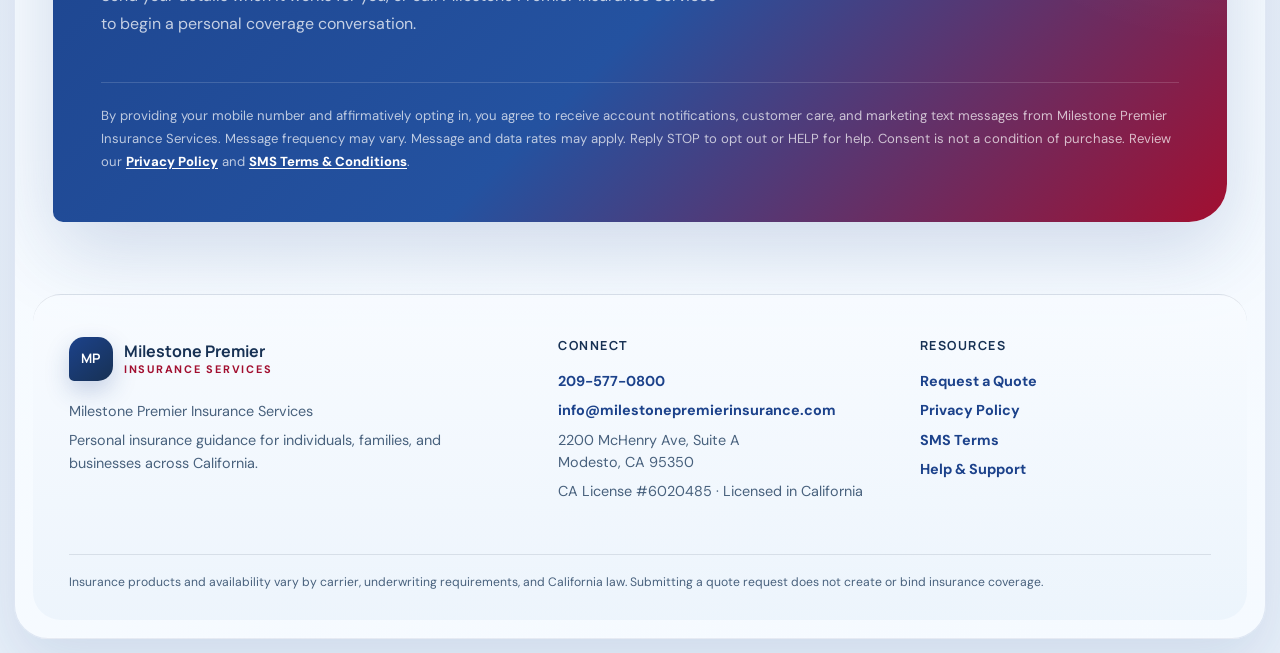
==== commit 1b829a71: "Update About section to agency name and display California license" ====
--- a/index.html
+++ b/index.html
@@ -33,7 +33,7 @@
   <div class="site-frame">
     <nav class="site-nav" aria-label="Primary navigation">
       <a class="brand" href="index.html" aria-label="Milestone Premier Insurance Services home"><span class="brand-monogram" aria-hidden="true">MP</span><span>Milestone Premier <small>Insurance Services</small></span></a>
-      <div class="nav-links"><a href="index.html" class="active" aria-current="page">Home</a><a href="#services">Services</a><a href="#about">About Alex</a><a href="help.html">Help &amp; Support</a><a href="quote.html" class="nav-cta">Request a Quote</a></div>
+      <div class="nav-links"><a href="index.html" class="active" aria-current="page">Home</a><a href="#services">Services</a><a href="#about">About</a><a href="help.html">Help &amp; Support</a><a href="quote.html" class="nav-cta">Request a Quote</a></div>
     </nav>
 
     <main id="main-content">
@@ -72,12 +72,13 @@
       <section id="about" class="about-section section-space" aria-labelledby="about-title">
         <div class="about-card">
           <aside class="about-location" aria-label="Agency location">
-            <span class="about-monogram" aria-hidden="true">AM</span>
-            <p>Local Farmers<sup>®</sup> agent</p>
+            <span class="about-monogram" aria-hidden="true">MP</span>
+            <p>Local Farmers<sup>®</sup> agent</p>
+            <p>CA License # 6020485</p>
             <strong>Modesto, California</strong>
           </aside>
           <div class="about-copy">
-            <p class="eyebrow">About Alex McDonald</p>
+            <p class="eyebrow">About Milestone Premier Insurance Services</p>
             <h2 id="about-title">Straightforward guidance, personalized for you.</h2>
             <p>As your local Farmers<sup>®</sup> agent in Modesto, CA, I help customers like you identify the insurance coverage that best fits your needs. My process is straightforward and personalized to help you feel secure and confident in your insurance.</p>
             <p>I have the knowledge and experience to help you better understand your coverage options—whether that’s auto, home, renters, business insurance, and more.</p>
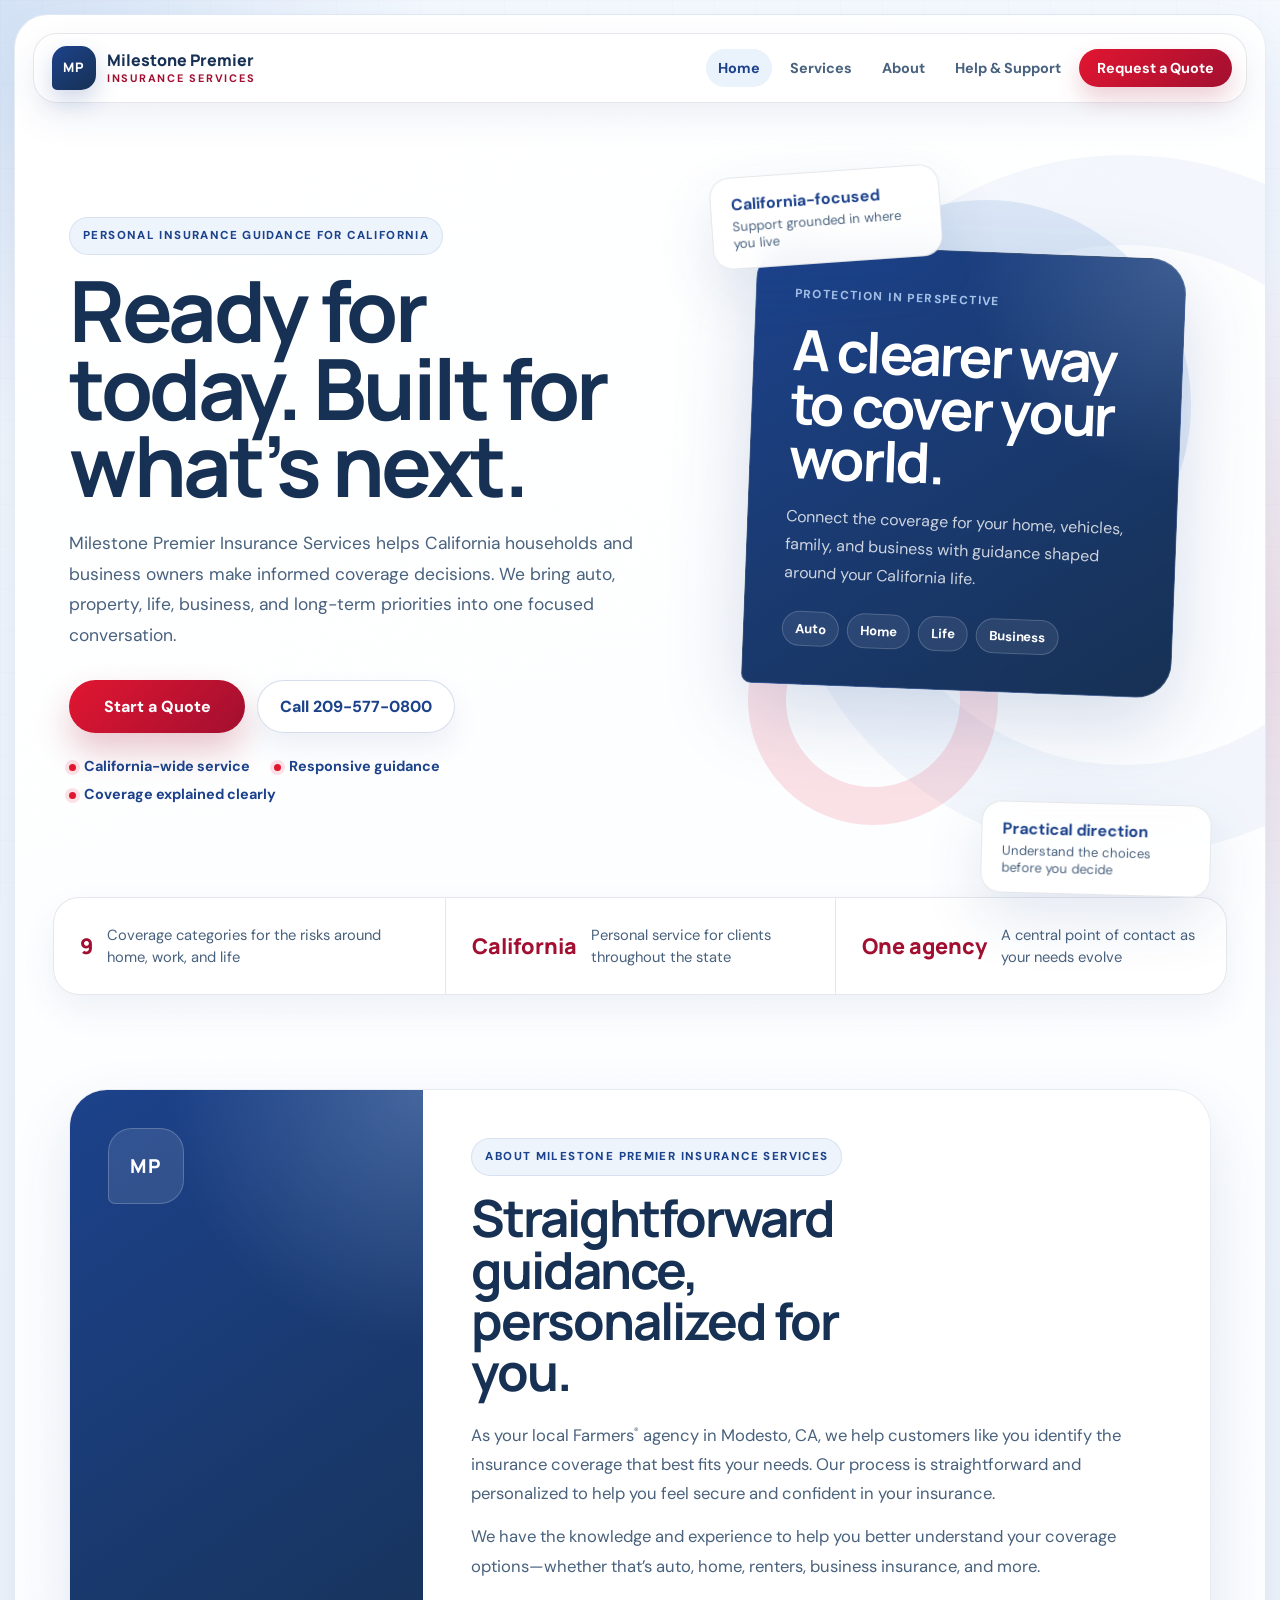
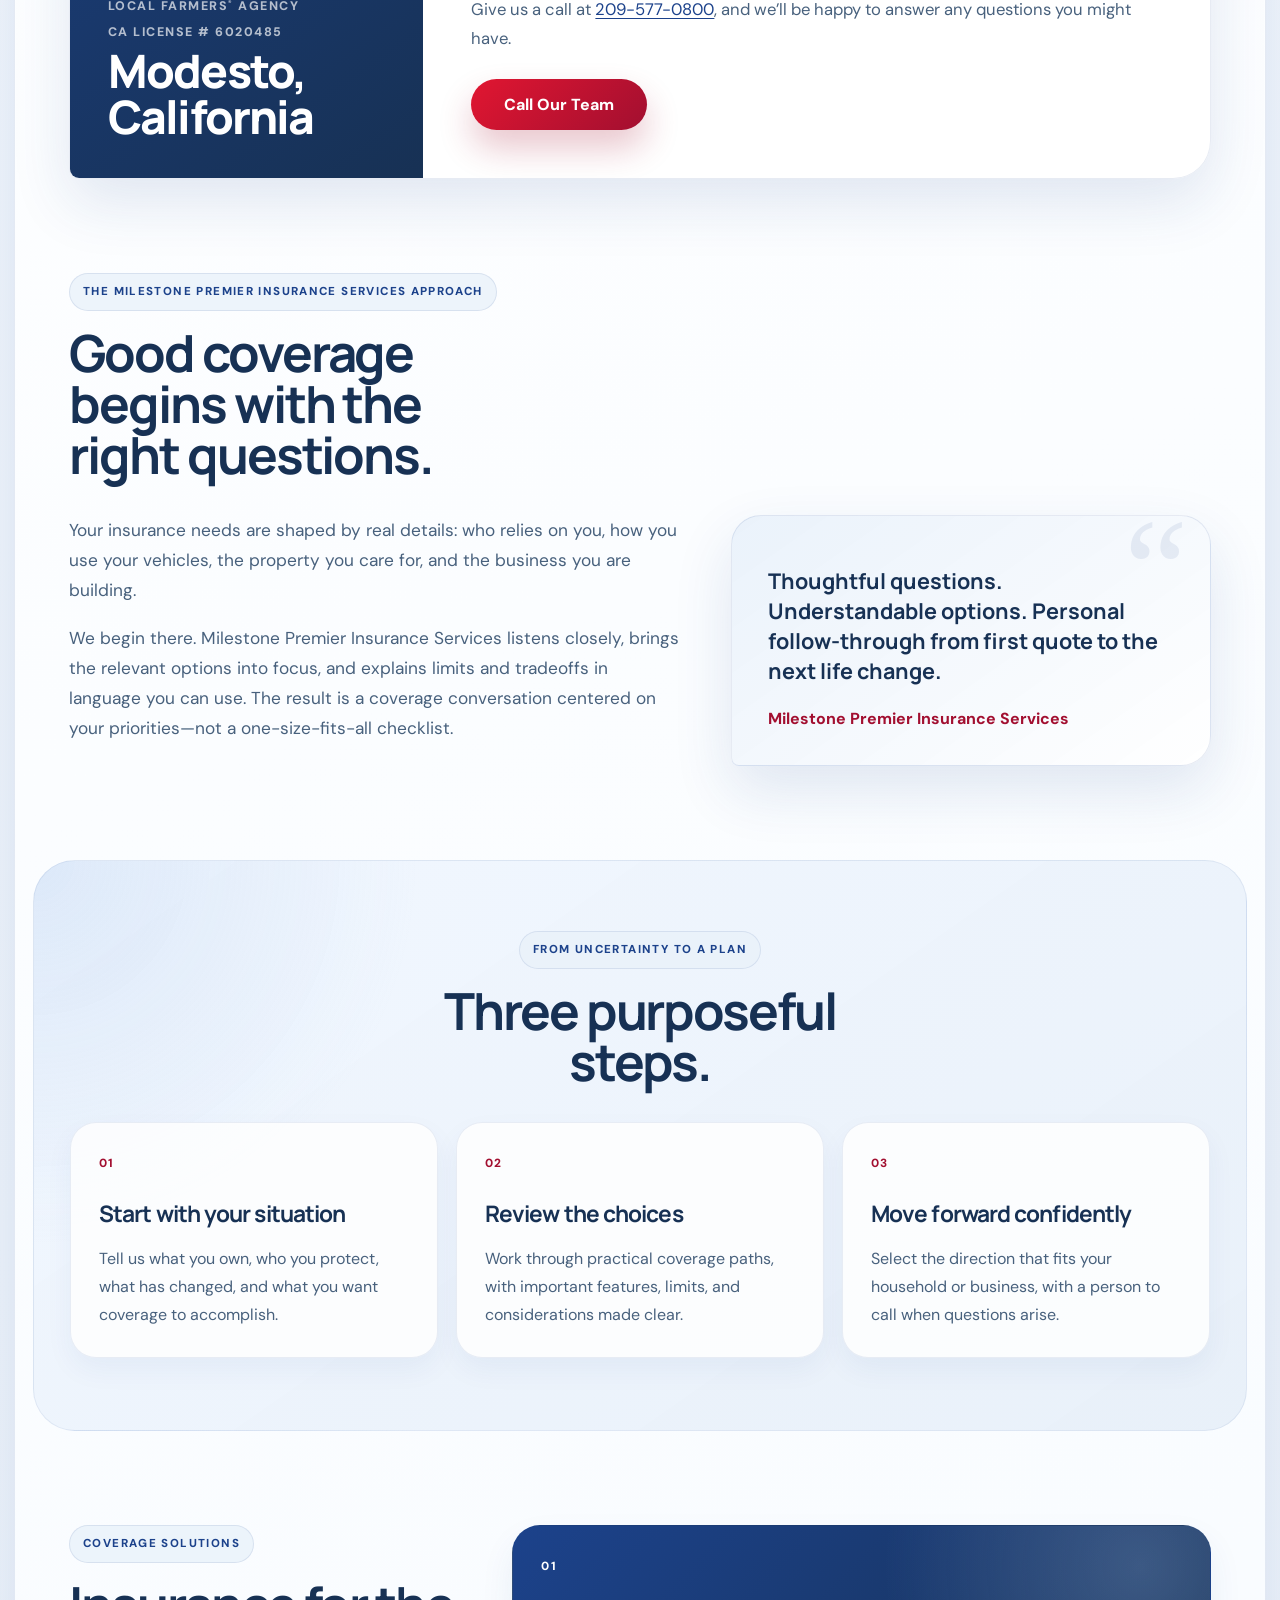
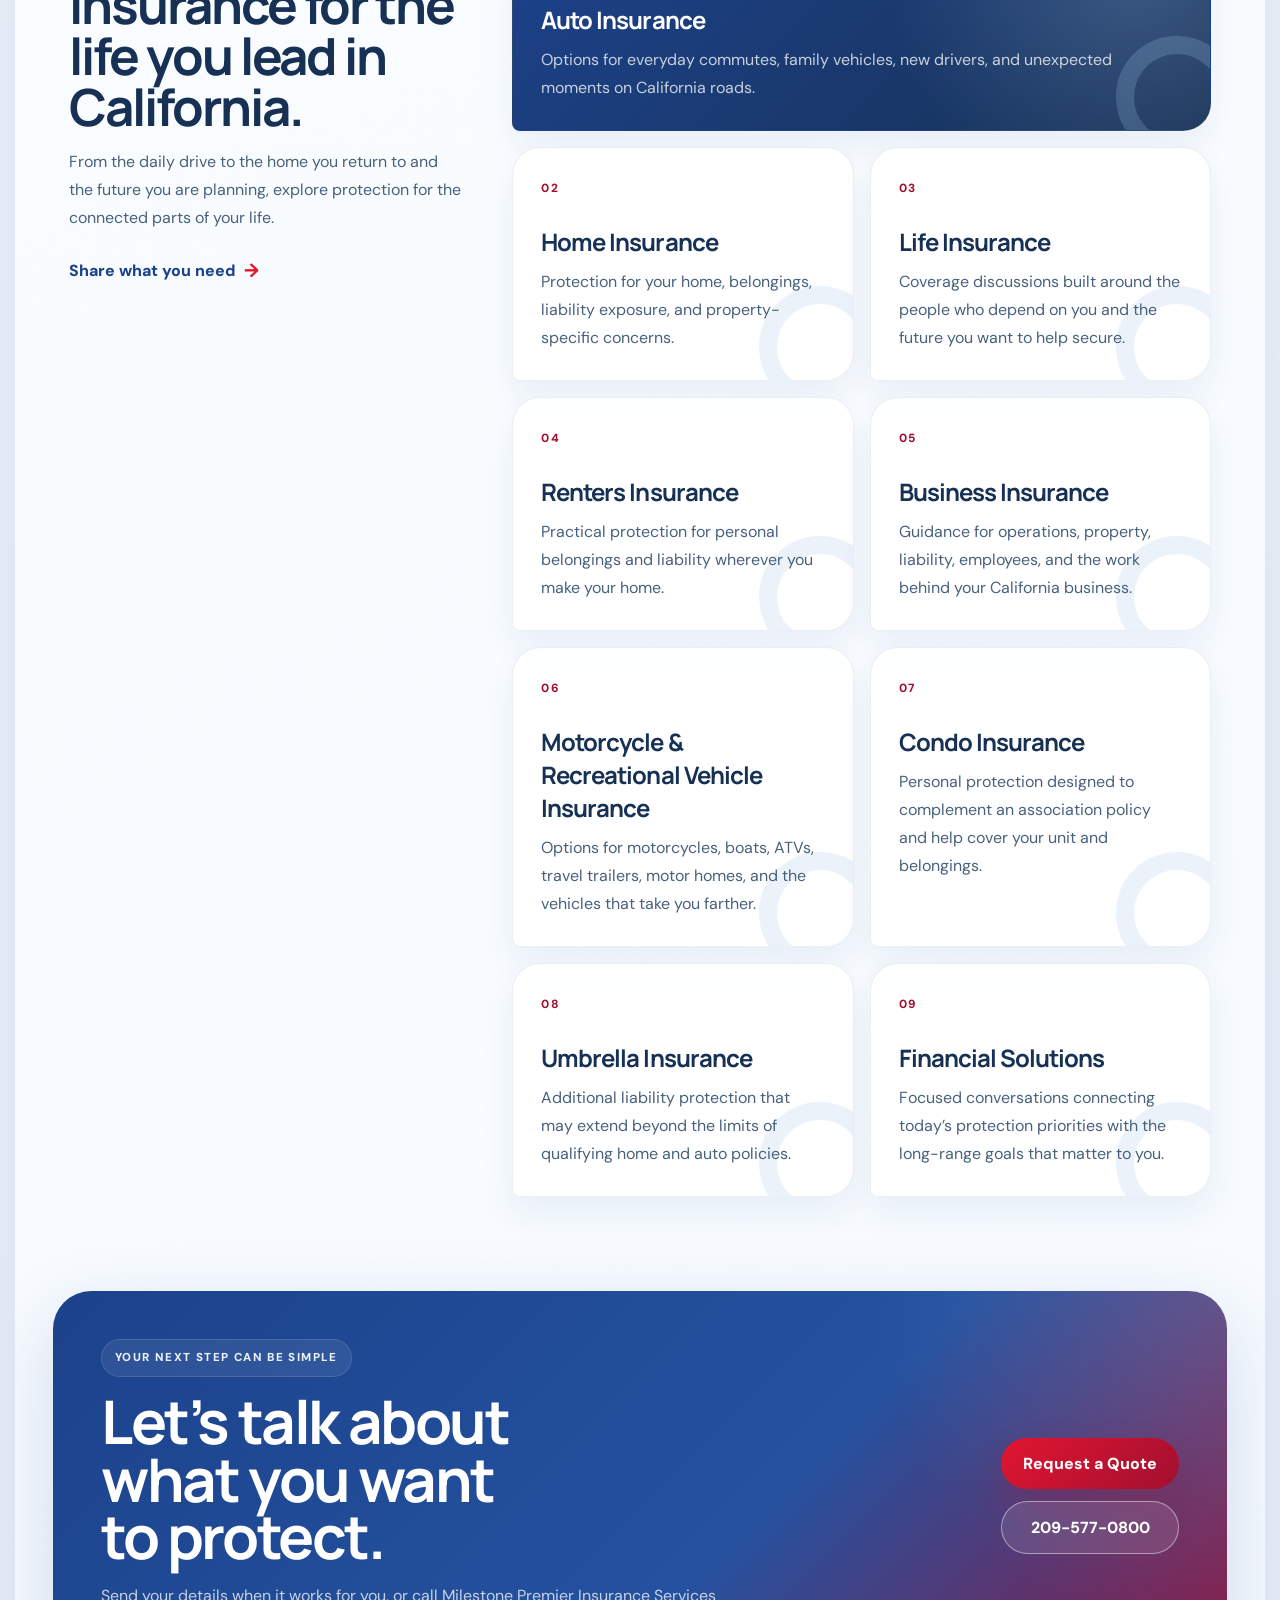
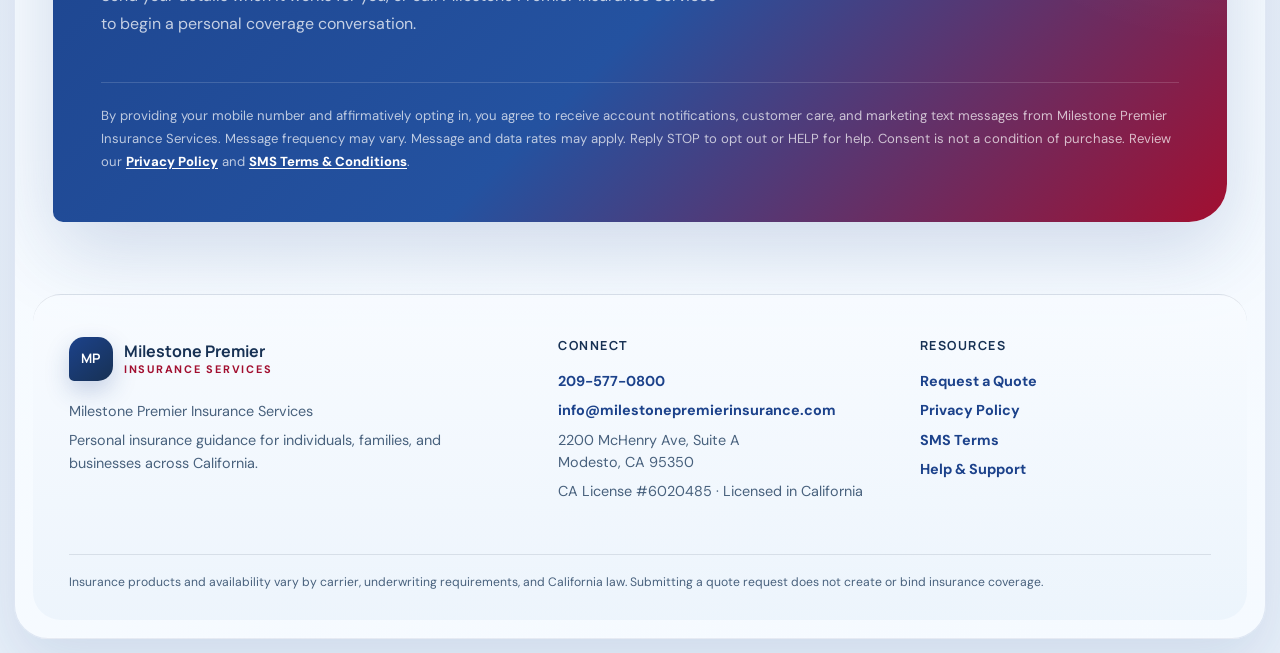
==== commit f987c9a2: "Use agency and team wording throughout the About section" ====
--- a/index.html
+++ b/index.html
@@ -73,17 +73,17 @@
         <div class="about-card">
           <aside class="about-location" aria-label="Agency location">
             <span class="about-monogram" aria-hidden="true">MP</span>
-            <p>Local Farmers<sup>®</sup> agent</p>
+            <p>Local Farmers<sup>®</sup> agency</p>
             <p>CA License # 6020485</p>
             <strong>Modesto, California</strong>
           </aside>
           <div class="about-copy">
             <p class="eyebrow">About Milestone Premier Insurance Services</p>
             <h2 id="about-title">Straightforward guidance, personalized for you.</h2>
-            <p>As your local Farmers<sup>®</sup> agent in Modesto, CA, I help customers like you identify the insurance coverage that best fits your needs. My process is straightforward and personalized to help you feel secure and confident in your insurance.</p>
-            <p>I have the knowledge and experience to help you better understand your coverage options—whether that’s auto, home, renters, business insurance, and more.</p>
-            <p>Give me a call at <a href="tel:2095770800">209-577-0800</a>, and I’ll be happy to answer any questions you might have.</p>
-            <a class="button button-primary" href="tel:2095770800">Call Alex</a>
+            <p>As your local Farmers<sup>®</sup> agency in Modesto, CA, we help customers like you identify the insurance coverage that best fits your needs. Our process is straightforward and personalized to help you feel secure and confident in your insurance.</p>
+            <p>We have the knowledge and experience to help you better understand your coverage options—whether that’s auto, home, renters, business insurance, and more.</p>
+            <p>Give us a call at <a href="tel:2095770800">209-577-0800</a>, and we’ll be happy to answer any questions you might have.</p>
+            <a class="button button-primary" href="tel:2095770800">Call Our Team</a>
           </div>
         </div>
       </section>
